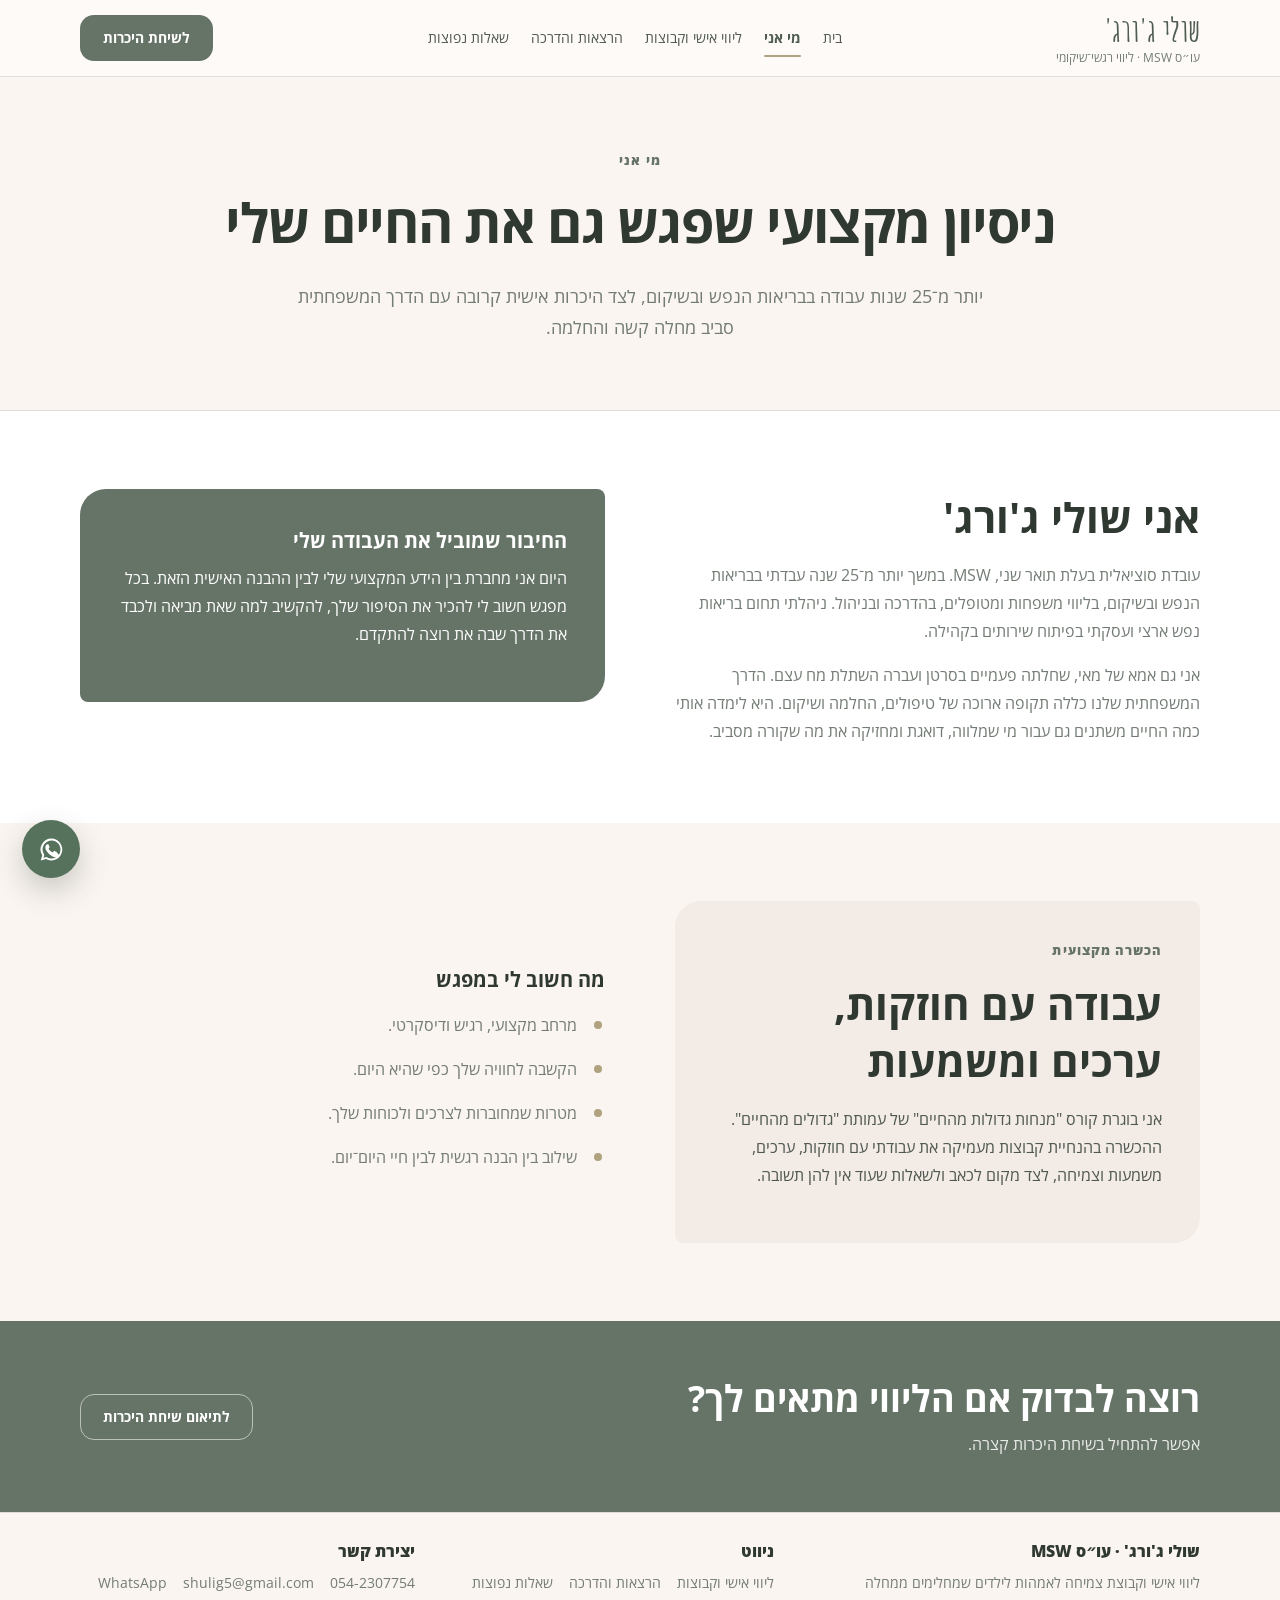
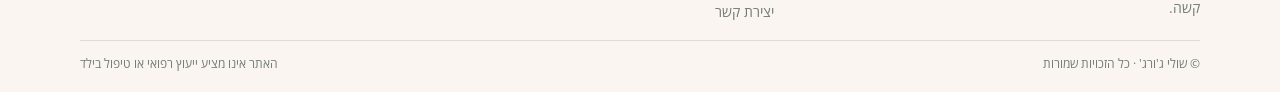
==== about.html @ 4449af4f "Reorder navigation and link introductory calls to phone" ====
<!doctype html>
<html lang="he" dir="rtl">
<head><meta charset="UTF-8" /><meta name="viewport" content="width=device-width, initial-scale=1" /><title>מי אני | שולי ג'ורג'</title><meta name="description" content="שולי ג'ורג', עובדת סוציאלית MSW, בעלת יותר מ-25 שנות ניסיון בבריאות הנפש ובשיקום." /><link rel="icon" href="favicon.svg" /><link rel="stylesheet" href="styles.css" /></head>
<body>
  <a class="skip-link" href="#main">דילוג לתוכן המרכזי</a>
  <header class="site-header"><div class="container header-inner"><a class="brand" href="index.html"><span class="brand-name">שולי ג'ורג'</span><span class="brand-role">עו״ס MSW · ליווי רגשי־שיקומי</span></a><nav class="desktop-nav" aria-label="ניווט ראשי"><a href="index.html">בית</a><a href="about.html" aria-current="page">מי אני</a><a href="support.html">ליווי אישי וקבוצות</a><a href="organizations.html">הרצאות והדרכה</a><a href="faq.html">שאלות נפוצות</a></nav><div class="header-actions"><a class="button button-primary" href="tel:+972542307754">לשיחת היכרות</a><button class="menu-toggle" type="button" aria-label="פתיחת תפריט" aria-expanded="false" aria-controls="mobile-nav" data-menu-button><span></span></button></div></div><nav class="mobile-nav" id="mobile-nav" aria-label="ניווט לנייד" data-mobile-menu><a href="index.html">בית</a><a href="about.html" aria-current="page">מי אני</a><a href="support.html">ליווי אישי וקבוצות</a><a href="organizations.html">הרצאות והדרכת צוותים</a><a href="faq.html">שאלות נפוצות</a><a class="button button-primary" href="tel:+972542307754">לשיחת היכרות</a></nav></header>
  <main id="main">
    <section class="page-hero"><div class="container"><p class="eyebrow">מי אני</p><h1>ניסיון מקצועי שפגש גם את החיים שלי</h1><p>יותר מ־25 שנות עבודה בבריאות הנפש ובשיקום, לצד היכרות אישית קרובה עם הדרך המשפחתית סביב מחלה קשה והחלמה.</p></div></section>
    <section class="section section-white"><div class="container split">
      <div class="prose aos"><h2>אני שולי ג'ורג'</h2><p>עובדת סוציאלית בעלת תואר שני, MSW. במשך יותר מ־25 שנה עבדתי בבריאות הנפש ובשיקום, בליווי משפחות ומטופלים, בהדרכה ובניהול. ניהלתי תחום בריאות נפש ארצי ועסקתי בפיתוח שירותים בקהילה.</p><p>אני גם אמא של מאי, שחלתה פעמיים בסרטן ועברה השתלת מח עצם. הדרך המשפחתית שלנו כללה תקופה ארוכה של טיפולים, החלמה ושיקום. היא לימדה אותי כמה החיים משתנים גם עבור מי שמלווה, דואגת ומחזיקה את מה שקורה מסביב.</p></div>
      <aside class="highlight-panel aos"><h3>החיבור שמוביל את העבודה שלי</h3><p>היום אני מחברת בין הידע המקצועי שלי לבין ההבנה האישית הזאת. בכל מפגש חשוב לי להכיר את הסיפור שלך, להקשיב למה שאת מביאה ולכבד את הדרך שבה את רוצה להתקדם.</p></aside>
    </div></section>
    <section class="section section-alt"><div class="container split split-center">
      <div class="quote-panel aos"><p class="eyebrow">הכשרה מקצועית</p><h2>עבודה עם חוזקות, ערכים ומשמעות</h2><p>אני בוגרת קורס "מנחות גדולות מהחיים" של עמותת "גדולים מהחיים". ההכשרה בהנחיית קבוצות מעמיקה את עבודתי עם חוזקות, ערכים, משמעות וצמיחה, לצד מקום לכאב ולשאלות שעוד אין להן תשובה.</p></div>
      <div class="prose aos"><h3>מה חשוב לי במפגש</h3><ul class="feature-list"><li>מרחב מקצועי, רגיש ודיסקרטי.</li><li>הקשבה לחוויה שלך כפי שהיא היום.</li><li>מטרות שמחוברות לצרכים ולכוחות שלך.</li><li>שילוב בין הבנה רגשית לבין חיי היום־יום.</li></ul></div>
    </div></section>
    <section class="cta-band"><div class="container cta-inner"><div><h2>רוצה לבדוק אם הליווי מתאים לך?</h2><p>אפשר להתחיל בשיחת היכרות קצרה.</p></div><div class="cta-actions"><a class="button button-light" href="tel:+972542307754">לתיאום שיחת היכרות</a></div></div></section>
  </main>
  <footer class="site-footer"><div class="container"><div class="footer-grid"><div><p class="footer-title">שולי ג'ורג' · עו״ס MSW</p><p class="footer-text">ליווי אישי וקבוצת צמיחה לאמהות לילדים שמחלימים ממחלה קשה.</p></div><div><p class="footer-title">ניווט</p><div class="footer-links"><a href="support.html">ליווי אישי וקבוצות</a><a href="organizations.html">הרצאות והדרכה</a><a href="faq.html">שאלות נפוצות</a><a href="contact.html">יצירת קשר</a></div></div><div><p class="footer-title">יצירת קשר</p><div class="footer-links"><a href="tel:+972542307754" dir="ltr">054-2307754</a><a href="mailto:shulig5@gmail.com">shulig5@gmail.com</a><a href="https://wa.me/972542307754" target="_blank" rel="noopener noreferrer">WhatsApp</a></div></div></div><div class="footer-bottom"><span>© שולי ג'ורג' · כל הזכויות שמורות</span><span>האתר אינו מציע ייעוץ רפואי או טיפול בילד</span></div></div></footer>
  <a class="whatsapp-float" href="https://wa.me/972542307754?text=היי%2C%20אשמח%20לברר%20על%20הליווי" target="_blank" rel="noopener noreferrer" aria-label="שליחת הודעה ב-WhatsApp"><svg viewBox="0 0 32 32" aria-hidden="true"><path d="M16 3A13 13 0 005 22.9L3.3 29l6.2-1.6A13 13 0 1016 3zm0 23.6a10.6 10.6 0 01-5.4-1.5l-.4-.2-3.7 1 1-3.6-.3-.4A10.6 10.6 0 1116 26.6zm5.8-7.9c-.3-.2-1.9-.9-2.2-1-.3-.1-.5-.2-.7.2l-1 1.2c-.2.2-.4.2-.7.1-1.9-.9-3.2-1.7-4.5-3.9-.3-.6.3-.6.9-1.8.1-.2 0-.5 0-.7l-1-2.4c-.3-.6-.6-.5-.8-.5h-.7c-.2 0-.7.1-1 .5s-1.4 1.4-1.4 3.4 1.5 3.9 1.7 4.2c.2.3 2.9 4.4 7 6.2 2.6 1.1 3.6 1.2 4.9 1 .8-.1 1.9-.8 2.2-1.5.3-.8.3-1.4.2-1.5-.1-.2-.4-.3-.7-.5z"/></svg></a>
  <script src="script.js"></script>
</body></html>
---- styles.css ----
@font-face {
  font-family: "Open Sans";
  src: url("./Open_Sans/OpenSans-VariableFont_wdth,wght.ttf") format("truetype");
  font-weight: 300 800;
  font-style: normal;
  font-display: swap;
}
@font-face {
  font-family: "Open Sans";
  src: url("./Open_Sans/OpenSans-Italic-VariableFont_wdth,wght.ttf") format("truetype");
  font-weight: 300 800;
  font-style: italic;
  font-display: swap;
}
@font-face {
  font-family: "Amatic SC";
  src: url("./Amatic_SC,Lora,Open_Sans,Source_Sans_3/Amatic_SC/AmaticSC-Bold.ttf") format("truetype");
  font-weight: 700;
  font-style: normal;
  font-display: swap;
}

:root {
  --cream: #faf5f0;
  --cream-soft: #fdfaf7;
  --rose-beige: #e6d7cd;
  --rose-beige-soft: #f3ebe6;
  --sage: #667367;
  --sage-dark: #4f5d51;
  --sage-light: #dfe5df;
  --gold: #b0a27f;
  --ink: #4f5850;
  --ink-deep: #303832;
  --muted: #737c74;
  --white: #fff;
  --border: rgba(79, 88, 80, 0.16);
  --shadow: 0 18px 45px rgba(79, 88, 80, 0.09);
  --radius: 18px;
  --max: 1120px;
}

*, *::before, *::after { box-sizing: border-box; }
html { scroll-behavior: smooth; }
body {
  margin: 0;
  background: var(--cream-soft);
  color: var(--ink);
  font-family: "Open Sans", Arial, sans-serif;
  font-size: 16px;
  line-height: 1.75;
  -webkit-font-smoothing: antialiased;
}
body.menu-open { overflow: hidden; }
a { color: inherit; text-decoration: none; }
button, input, textarea, select { font: inherit; }
img, svg { display: block; max-width: 100%; }
h1, h2, h3, p { margin-top: 0; }
h1, h2, h3 { color: var(--ink-deep); line-height: 1.35; }
h1 { max-width: 720px; margin-bottom: 22px; font-size: clamp(36px, 5vw, 62px); font-weight: 700; letter-spacing: -0.025em; }
h2 { margin-bottom: 16px; font-size: clamp(28px, 3.5vw, 42px); font-weight: 700; }
h3 { margin-bottom: 10px; font-size: 20px; }

.skip-link { position: fixed; top: 12px; right: 12px; z-index: 200; padding: 8px 14px; border-radius: 10px; background: var(--ink-deep); color: var(--white); transform: translateY(-150%); transition: transform .2s ease; }
.skip-link:focus { transform: translateY(0); }
.container { width: min(var(--max), calc(100% - 40px)); margin-inline: auto; }
.narrow { width: min(780px, calc(100% - 40px)); margin-inline: auto; }

.site-header { position: sticky; top: 0; z-index: 100; border-bottom: 1px solid var(--border); background: rgba(253,250,247,.95); backdrop-filter: blur(14px); }
.header-inner { min-height: 76px; display: flex; align-items: center; justify-content: space-between; gap: 24px; }
.brand { flex: 0 0 auto; display: flex; flex-direction: column; line-height: 1.1; }
.brand-name { font-family: "Amatic SC", cursive; color: var(--sage-dark); font-size: 32px; font-weight: 700; }
.brand-role { margin-top: 3px; color: var(--muted); font-size: 12px; }
.desktop-nav { display: flex; align-items: center; justify-content: center; gap: 22px; }
.desktop-nav a { position: relative; padding-block: 7px; color: var(--ink); font-size: 14px; white-space: nowrap; }
.desktop-nav a::after { content: ""; position: absolute; right: 0; bottom: 0; width: 100%; height: 2px; border-radius: 2px; background: var(--gold); transform: scaleX(0); transform-origin: right; transition: transform .2s ease; }
.desktop-nav a:hover::after, .desktop-nav a[aria-current="page"]::after { transform: scaleX(1); }
.desktop-nav a[aria-current="page"] { color: var(--sage-dark); font-weight: 700; }
.header-actions { display: flex; align-items: center; gap: 10px; }
.menu-toggle { display: none; width: 44px; height: 44px; padding: 10px; border: 1px solid var(--border); border-radius: 12px; background: transparent; color: var(--ink-deep); cursor: pointer; }
.menu-toggle span, .menu-toggle::before, .menu-toggle::after { content: ""; display: block; height: 2px; border-radius: 2px; background: currentColor; transition: transform .2s ease, opacity .2s ease; }
.menu-toggle span { margin-block: 5px; }
.menu-toggle[aria-expanded="true"]::before { transform: translateY(7px) rotate(45deg); }
.menu-toggle[aria-expanded="true"] span { opacity: 0; }
.menu-toggle[aria-expanded="true"]::after { transform: translateY(-7px) rotate(-45deg); }
.mobile-nav { display: none; }

.button { min-height: 46px; display: inline-flex; align-items: center; justify-content: center; gap: 8px; padding: 10px 22px; border: 1px solid transparent; border-radius: 14px; font-weight: 700; font-size: 14px; cursor: pointer; transition: transform .2s ease, background .2s ease, border-color .2s ease; }
.button:hover { transform: translateY(-2px); }
.button-primary { background: var(--sage); color: var(--white); }
.button-primary:hover { background: var(--sage-dark); }
.button-secondary { border-color: var(--sage); background: transparent; color: var(--sage-dark); }
.button-secondary:hover { background: var(--sage-light); }
.button-light { border-color: rgba(255,255,255,.55); color: var(--white); }
.button-light:hover { background: rgba(255,255,255,.12); }

.hero { position: relative; overflow: hidden; padding: 92px 0 86px; background: radial-gradient(circle at 12% 18%, rgba(176,162,127,.16), transparent 32%), radial-gradient(circle at 86% 82%, rgba(230,215,205,.65), transparent 34%), var(--cream); }
.hero::after { content: ""; position: absolute; top: -80px; left: -70px; width: 250px; height: 250px; border: 1px solid rgba(102,115,103,.2); border-radius: 50%; }
.hero-grid { position: relative; z-index: 1; display: grid; grid-template-columns: 1.15fr .85fr; align-items: center; gap: 70px; }
.eyebrow { margin: 0 0 14px; color: var(--sage); font-size: 13px; font-weight: 800; letter-spacing: .08em; }
.hero-copy { max-width: 680px; margin-bottom: 28px; color: var(--muted); font-size: 18px; }
.hero-actions, .cta-actions { display: flex; flex-wrap: wrap; gap: 12px; }
.hero-card { position: relative; padding: 36px; border: 1px solid rgba(255,255,255,.75); border-radius: 30px 8px 30px 8px; background: rgba(255,255,255,.68); box-shadow: var(--shadow); }
.hero-card::before { content: "”"; position: absolute; top: -28px; right: 24px; color: var(--rose-beige); font-family: Georgia, serif; font-size: 120px; line-height: 1; }
.hero-card p { position: relative; margin-bottom: 18px; color: var(--ink-deep); font-size: 22px; line-height: 1.7; }
.hero-card small { color: var(--sage); font-weight: 700; }
.page-hero { padding: 72px 0 66px; border-bottom: 1px solid var(--border); background: var(--cream); text-align: center; }
.page-hero h1 { max-width: 900px; margin-inline: auto; font-size: clamp(34px, 4.5vw, 54px); }
.page-hero p:last-child { max-width: 720px; margin: 0 auto; color: var(--muted); font-size: 18px; }

.section { padding: 78px 0; }
.section-sm { padding: 54px 0; }
.section-alt { background: var(--cream); }
.section-white { background: var(--white); }
.section-heading { max-width: 720px; margin: 0 auto 38px; text-align: center; }
.section-heading p:last-child { color: var(--muted); }
.grid-2, .grid-3, .grid-4 { display: grid; gap: 22px; }
.grid-2 { grid-template-columns: repeat(2, 1fr); }
.grid-3 { grid-template-columns: repeat(3, 1fr); }
.grid-4 { grid-template-columns: repeat(4, 1fr); }
.card { padding: 28px; border: 1px solid var(--border); border-radius: var(--radius); background: var(--white); }
.card-accent { border-top: 4px solid var(--gold); }
.card p:last-child, .prose p:last-child { margin-bottom: 0; }
.card p, .prose p, .feature-list li { color: var(--muted); }
.number { width: 42px; height: 42px; margin-bottom: 16px; display: inline-flex; align-items: center; justify-content: center; border-radius: 50%; background: var(--rose-beige-soft); color: var(--sage-dark); font-weight: 800; }
.feature-list { margin: 0; padding: 0; list-style: none; }
.feature-list li { position: relative; padding: 8px 28px 8px 0; }
.feature-list li::before { content: ""; position: absolute; top: 18px; right: 3px; width: 8px; height: 8px; border-radius: 50%; background: var(--gold); }
.split { display: grid; grid-template-columns: 1fr 1fr; align-items: start; gap: 70px; }
.split-center { align-items: center; }
.quote-panel, .highlight-panel { padding: 38px; border-radius: 26px 8px 26px 8px; background: var(--rose-beige-soft); }
.highlight-panel { background: var(--sage); color: var(--white); }
.highlight-panel h2, .highlight-panel h3, .highlight-panel p, .highlight-panel li { color: var(--white); }
.detail-row { padding: 24px 0; border-bottom: 1px solid var(--border); }
.detail-row:first-child { padding-top: 0; }
.detail-row:last-child { padding-bottom: 0; border-bottom: 0; }

.faq-list { display: grid; gap: 12px; }
.faq-item { border: 1px solid var(--border); border-radius: 15px; background: var(--white); overflow: hidden; }
.faq-item summary { position: relative; padding: 20px 58px 20px 24px; color: var(--ink-deep); font-weight: 700; cursor: pointer; list-style: none; }
.faq-item summary::-webkit-details-marker { display: none; }
.faq-item summary::before, .faq-item summary::after { content: ""; position: absolute; top: 50%; right: 22px; width: 14px; height: 2px; background: var(--sage); transition: transform .2s ease; }
.faq-item summary::after { transform: rotate(90deg); }
.faq-item[open] summary::after { transform: rotate(0deg); }
.faq-answer { padding: 0 24px 22px; color: var(--muted); }

.contact-grid { display: grid; grid-template-columns: .8fr 1.2fr; gap: 58px; align-items: start; }
.contact-list { display: grid; gap: 12px; margin-top: 28px; }
.contact-link { display: flex; align-items: center; justify-content: space-between; gap: 18px; padding: 16px 18px; border: 1px solid var(--border); border-radius: 14px; background: var(--white); transition: border-color .2s ease, transform .2s ease; }
.contact-link:hover { border-color: var(--sage); transform: translateX(-3px); }
.contact-link strong { color: var(--ink-deep); }
.contact-link span:last-child { color: var(--sage); direction: ltr; }
.contact-form { padding: 34px; border: 1px solid var(--border); border-radius: 22px; background: var(--white); box-shadow: var(--shadow); }
.field-grid { display: grid; grid-template-columns: 1fr 1fr; gap: 18px; }
.field { margin-bottom: 18px; }
.field label { display: block; margin-bottom: 7px; color: var(--ink-deep); font-size: 14px; font-weight: 700; }
.field input, .field textarea, .field select { width: 100%; padding: 13px 14px; border: 1px solid var(--border); border-radius: 11px; background: var(--cream-soft); color: var(--ink-deep); outline: none; transition: border-color .2s ease, box-shadow .2s ease; }
.field textarea { min-height: 130px; resize: vertical; }
.field input:focus, .field textarea:focus, .field select:focus { border-color: var(--sage); box-shadow: 0 0 0 3px rgba(102,115,103,.12); }
.form-note { margin: 12px 0 0; color: var(--muted); font-size: 13px; }
.form-success { display: none; padding: 40px; border: 1px solid var(--border); border-radius: 22px; background: var(--sage-light); text-align: center; }
.form-success.visible { display: block; }
.contact-form.hidden { display: none; }

.cta-band { padding: 54px 0; background: var(--sage); color: var(--white); }
.cta-inner { display: flex; align-items: center; justify-content: space-between; gap: 28px; }
.cta-band h2, .cta-band p { color: var(--white); }
.cta-band h2 { margin-bottom: 6px; font-size: clamp(25px, 3vw, 36px); }
.cta-band p { margin-bottom: 0; opacity: .86; }
.site-footer { padding: 24px 0 18px; border-top: 1px solid var(--border); background: var(--cream); }
.footer-grid { display: grid; grid-template-columns: 1.2fr 1fr 1fr; gap: 24px; padding-bottom: 16px; }
.footer-title { margin-bottom: 6px; color: var(--ink-deep); font-weight: 800; }
.footer-text { max-width: 360px; margin-bottom: 0; color: var(--muted); font-size: 14px; }
.footer-links { display: flex; flex-wrap: wrap; align-items: center; gap: 4px 16px; }
.footer-links a { color: var(--muted); font-size: 14px; }
.footer-links a:hover { color: var(--sage-dark); }
.footer-bottom { display: flex; justify-content: space-between; gap: 8px 20px; padding-top: 12px; border-top: 1px solid var(--border); color: var(--muted); font-size: 12px; }
.whatsapp-float { position: fixed; bottom: 22px; left: 22px; z-index: 80; width: 58px; height: 58px; display: flex; align-items: center; justify-content: center; border-radius: 50%; background: #56715c; color: var(--white); box-shadow: 0 12px 30px rgba(48,56,50,.24); transition: transform .2s ease, background .2s ease; }
.whatsapp-float:hover { background: var(--sage-dark); transform: translateY(-3px); }
.whatsapp-float svg { width: 27px; height: 27px; fill: currentColor; }
.aos { opacity: 0; transform: translateY(18px); transition: opacity .55s ease, transform .55s ease; }
.aos.visible { opacity: 1; transform: translateY(0); }

@media (prefers-reduced-motion: reduce) {
  *, *::before, *::after { scroll-behavior: auto !important; transition-duration: .01ms !important; }
  .aos { opacity: 1; transform: none; }
}
@media (max-width: 1000px) {
  .desktop-nav, .header-actions > .button { display: none; }
  .menu-toggle { display: block; }
  .mobile-nav { position: fixed; inset: 76px 0 auto; max-height: calc(100vh - 76px); padding: 18px 20px 24px; overflow-y: auto; border-bottom: 1px solid var(--border); background: var(--cream-soft); }
  .mobile-nav.open { display: grid; gap: 4px; }
  .mobile-nav a { padding: 11px 8px; border-bottom: 1px solid var(--border); font-weight: 600; }
  .mobile-nav .button { margin-top: 10px; color: var(--white); }
  .hero-grid, .split, .contact-grid { grid-template-columns: 1fr; gap: 42px; }
  .grid-4 { grid-template-columns: repeat(2, 1fr); }
  .footer-grid { grid-template-columns: 1.2fr 1fr; }
}
@media (max-width: 700px) {
  .container, .narrow { width: min(100% - 30px, var(--max)); }
  .brand-name { font-size: 27px; }
  .brand-role { font-size: 10px; }
  .hero { padding: 64px 0 58px; }
  .hero-grid { gap: 34px; }
  .hero-card { padding: 28px; }
  .hero-card p { font-size: 19px; }
  .page-hero { padding: 54px 0 48px; }
  .section { padding: 58px 0; }
  .grid-2, .grid-3, .grid-4, .field-grid, .footer-grid { grid-template-columns: 1fr; }
  .card, .quote-panel, .highlight-panel, .contact-form { padding: 24px; }
  .cta-inner, .footer-bottom { align-items: flex-start; flex-direction: column; }
  .cta-actions, .hero-actions { width: 100%; }
  .hero-actions .button, .cta-actions .button { flex: 1 1 100%; }
  .whatsapp-float { bottom: 16px; left: 16px; width: 52px; height: 52px; }
  .site-footer { padding: 20px 0 16px; }
  .footer-grid { gap: 10px; padding-bottom: 12px; }
  .footer-grid .footer-title { margin: 0; }
  .footer-grid > div:not(:first-child) > .footer-title,
  .footer-text { display: none; }
  .footer-links { gap: 2px 16px; }
  .footer-links a { padding-block: 5px; }
  .footer-bottom { gap: 4px; padding-left: 60px; }
}
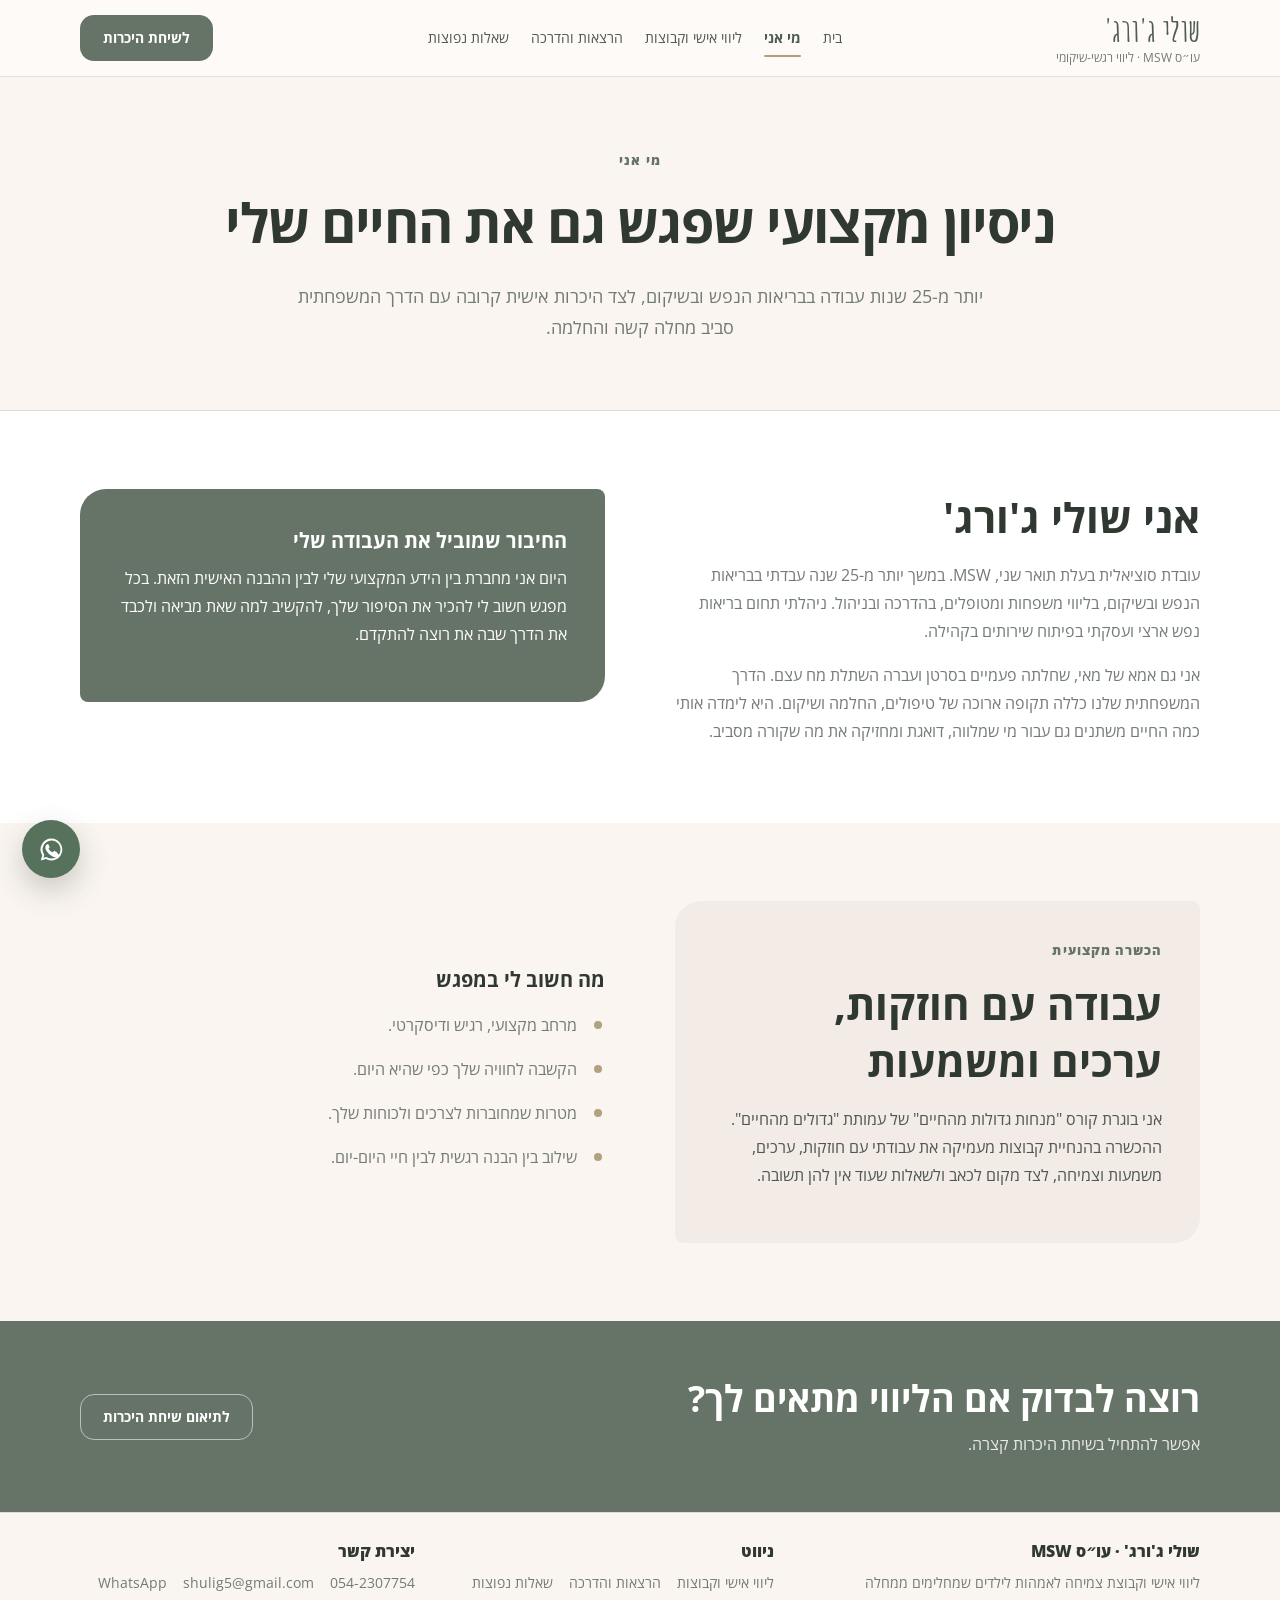
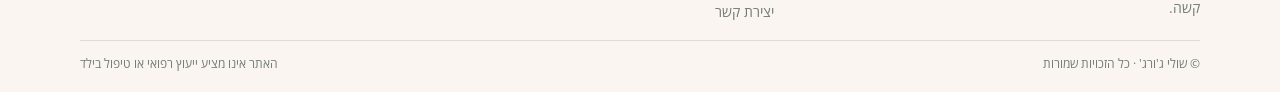
==== commit 707a59c3: "Shrink mobile footer and use standard hyphens in site copy" ====
--- a/about.html
+++ b/about.html
@@ -1,18 +1,18 @@
 <!doctype html>
 <html lang="he" dir="rtl">
-<head><meta charset="UTF-8" /><meta name="viewport" content="width=device-width, initial-scale=1" /><title>מי אני | שולי ג'ורג'</title><meta name="description" content="שולי ג'ורג', עובדת סוציאלית MSW, בעלת יותר מ-25 שנות ניסיון בבריאות הנפש ובשיקום." /><link rel="icon" href="favicon.svg" /><link rel="stylesheet" href="styles.css" /></head>
+<head><meta charset="UTF-8" /><meta name="viewport" content="width=device-width, initial-scale=1" /><title>מי אני | שולי ג'ורג'</title><meta name="description" content="שולי ג'ורג', עובדת סוציאלית MSW, בעלת יותר מ-25 שנות ניסיון בבריאות הנפש ובשיקום." /><link rel="icon" href="favicon.svg" /><link rel="stylesheet" href="styles.css?v=mobile-footer-2" /></head>
 <body>
   <a class="skip-link" href="#main">דילוג לתוכן המרכזי</a>
-  <header class="site-header"><div class="container header-inner"><a class="brand" href="index.html"><span class="brand-name">שולי ג'ורג'</span><span class="brand-role">עו״ס MSW · ליווי רגשי־שיקומי</span></a><nav class="desktop-nav" aria-label="ניווט ראשי"><a href="index.html">בית</a><a href="about.html" aria-current="page">מי אני</a><a href="support.html">ליווי אישי וקבוצות</a><a href="organizations.html">הרצאות והדרכה</a><a href="faq.html">שאלות נפוצות</a></nav><div class="header-actions"><a class="button button-primary" href="tel:+972542307754">לשיחת היכרות</a><button class="menu-toggle" type="button" aria-label="פתיחת תפריט" aria-expanded="false" aria-controls="mobile-nav" data-menu-button><span></span></button></div></div><nav class="mobile-nav" id="mobile-nav" aria-label="ניווט לנייד" data-mobile-menu><a href="index.html">בית</a><a href="about.html" aria-current="page">מי אני</a><a href="support.html">ליווי אישי וקבוצות</a><a href="organizations.html">הרצאות והדרכת צוותים</a><a href="faq.html">שאלות נפוצות</a><a class="button button-primary" href="tel:+972542307754">לשיחת היכרות</a></nav></header>
+  <header class="site-header"><div class="container header-inner"><a class="brand" href="index.html"><span class="brand-name">שולי ג'ורג'</span><span class="brand-role">עו״ס MSW · ליווי רגשי-שיקומי</span></a><nav class="desktop-nav" aria-label="ניווט ראשי"><a href="index.html">בית</a><a href="about.html" aria-current="page">מי אני</a><a href="support.html">ליווי אישי וקבוצות</a><a href="organizations.html">הרצאות והדרכה</a><a href="faq.html">שאלות נפוצות</a></nav><div class="header-actions"><a class="button button-primary" href="tel:+972542307754">לשיחת היכרות</a><button class="menu-toggle" type="button" aria-label="פתיחת תפריט" aria-expanded="false" aria-controls="mobile-nav" data-menu-button><span></span></button></div></div><nav class="mobile-nav" id="mobile-nav" aria-label="ניווט לנייד" data-mobile-menu><a href="index.html">בית</a><a href="about.html" aria-current="page">מי אני</a><a href="support.html">ליווי אישי וקבוצות</a><a href="organizations.html">הרצאות והדרכת צוותים</a><a href="faq.html">שאלות נפוצות</a><a class="button button-primary" href="tel:+972542307754">לשיחת היכרות</a></nav></header>
   <main id="main">
-    <section class="page-hero"><div class="container"><p class="eyebrow">מי אני</p><h1>ניסיון מקצועי שפגש גם את החיים שלי</h1><p>יותר מ־25 שנות עבודה בבריאות הנפש ובשיקום, לצד היכרות אישית קרובה עם הדרך המשפחתית סביב מחלה קשה והחלמה.</p></div></section>
+    <section class="page-hero"><div class="container"><p class="eyebrow">מי אני</p><h1>ניסיון מקצועי שפגש גם את החיים שלי</h1><p>יותר מ-25 שנות עבודה בבריאות הנפש ובשיקום, לצד היכרות אישית קרובה עם הדרך המשפחתית סביב מחלה קשה והחלמה.</p></div></section>
     <section class="section section-white"><div class="container split">
-      <div class="prose aos"><h2>אני שולי ג'ורג'</h2><p>עובדת סוציאלית בעלת תואר שני, MSW. במשך יותר מ־25 שנה עבדתי בבריאות הנפש ובשיקום, בליווי משפחות ומטופלים, בהדרכה ובניהול. ניהלתי תחום בריאות נפש ארצי ועסקתי בפיתוח שירותים בקהילה.</p><p>אני גם אמא של מאי, שחלתה פעמיים בסרטן ועברה השתלת מח עצם. הדרך המשפחתית שלנו כללה תקופה ארוכה של טיפולים, החלמה ושיקום. היא לימדה אותי כמה החיים משתנים גם עבור מי שמלווה, דואגת ומחזיקה את מה שקורה מסביב.</p></div>
+      <div class="prose aos"><h2>אני שולי ג'ורג'</h2><p>עובדת סוציאלית בעלת תואר שני, MSW. במשך יותר מ-25 שנה עבדתי בבריאות הנפש ובשיקום, בליווי משפחות ומטופלים, בהדרכה ובניהול. ניהלתי תחום בריאות נפש ארצי ועסקתי בפיתוח שירותים בקהילה.</p><p>אני גם אמא של מאי, שחלתה פעמיים בסרטן ועברה השתלת מח עצם. הדרך המשפחתית שלנו כללה תקופה ארוכה של טיפולים, החלמה ושיקום. היא לימדה אותי כמה החיים משתנים גם עבור מי שמלווה, דואגת ומחזיקה את מה שקורה מסביב.</p></div>
       <aside class="highlight-panel aos"><h3>החיבור שמוביל את העבודה שלי</h3><p>היום אני מחברת בין הידע המקצועי שלי לבין ההבנה האישית הזאת. בכל מפגש חשוב לי להכיר את הסיפור שלך, להקשיב למה שאת מביאה ולכבד את הדרך שבה את רוצה להתקדם.</p></aside>
     </div></section>
     <section class="section section-alt"><div class="container split split-center">
       <div class="quote-panel aos"><p class="eyebrow">הכשרה מקצועית</p><h2>עבודה עם חוזקות, ערכים ומשמעות</h2><p>אני בוגרת קורס "מנחות גדולות מהחיים" של עמותת "גדולים מהחיים". ההכשרה בהנחיית קבוצות מעמיקה את עבודתי עם חוזקות, ערכים, משמעות וצמיחה, לצד מקום לכאב ולשאלות שעוד אין להן תשובה.</p></div>
-      <div class="prose aos"><h3>מה חשוב לי במפגש</h3><ul class="feature-list"><li>מרחב מקצועי, רגיש ודיסקרטי.</li><li>הקשבה לחוויה שלך כפי שהיא היום.</li><li>מטרות שמחוברות לצרכים ולכוחות שלך.</li><li>שילוב בין הבנה רגשית לבין חיי היום־יום.</li></ul></div>
+      <div class="prose aos"><h3>מה חשוב לי במפגש</h3><ul class="feature-list"><li>מרחב מקצועי, רגיש ודיסקרטי.</li><li>הקשבה לחוויה שלך כפי שהיא היום.</li><li>מטרות שמחוברות לצרכים ולכוחות שלך.</li><li>שילוב בין הבנה רגשית לבין חיי היום-יום.</li></ul></div>
     </div></section>
     <section class="cta-band"><div class="container cta-inner"><div><h2>רוצה לבדוק אם הליווי מתאים לך?</h2><p>אפשר להתחיל בשיחת היכרות קצרה.</p></div><div class="cta-actions"><a class="button button-light" href="tel:+972542307754">לתיאום שיחת היכרות</a></div></div></section>
   </main>
--- a/styles.css
+++ b/styles.css
@@ -211,12 +211,13 @@
   .cta-actions, .hero-actions { width: 100%; }
   .hero-actions .button, .cta-actions .button { flex: 1 1 100%; }
   .whatsapp-float { bottom: 16px; left: 16px; width: 52px; height: 52px; }
-  .site-footer { padding: 20px 0 16px; }
-  .footer-grid { gap: 10px; padding-bottom: 12px; }
+  .site-footer { padding: 14px 0 12px; }
+  .footer-grid { gap: 4px; padding-bottom: 8px; }
+  .footer-grid > div:nth-child(2) { display: none; }
   .footer-grid .footer-title { margin: 0; }
   .footer-grid > div:not(:first-child) > .footer-title,
   .footer-text { display: none; }
-  .footer-links { gap: 2px 16px; }
+  .footer-links { gap: 0 14px; }
   .footer-links a { padding-block: 5px; }
-  .footer-bottom { gap: 4px; padding-left: 60px; }
-}
+  .footer-bottom { gap: 2px; padding-top: 8px; padding-left: 60px; }
+}
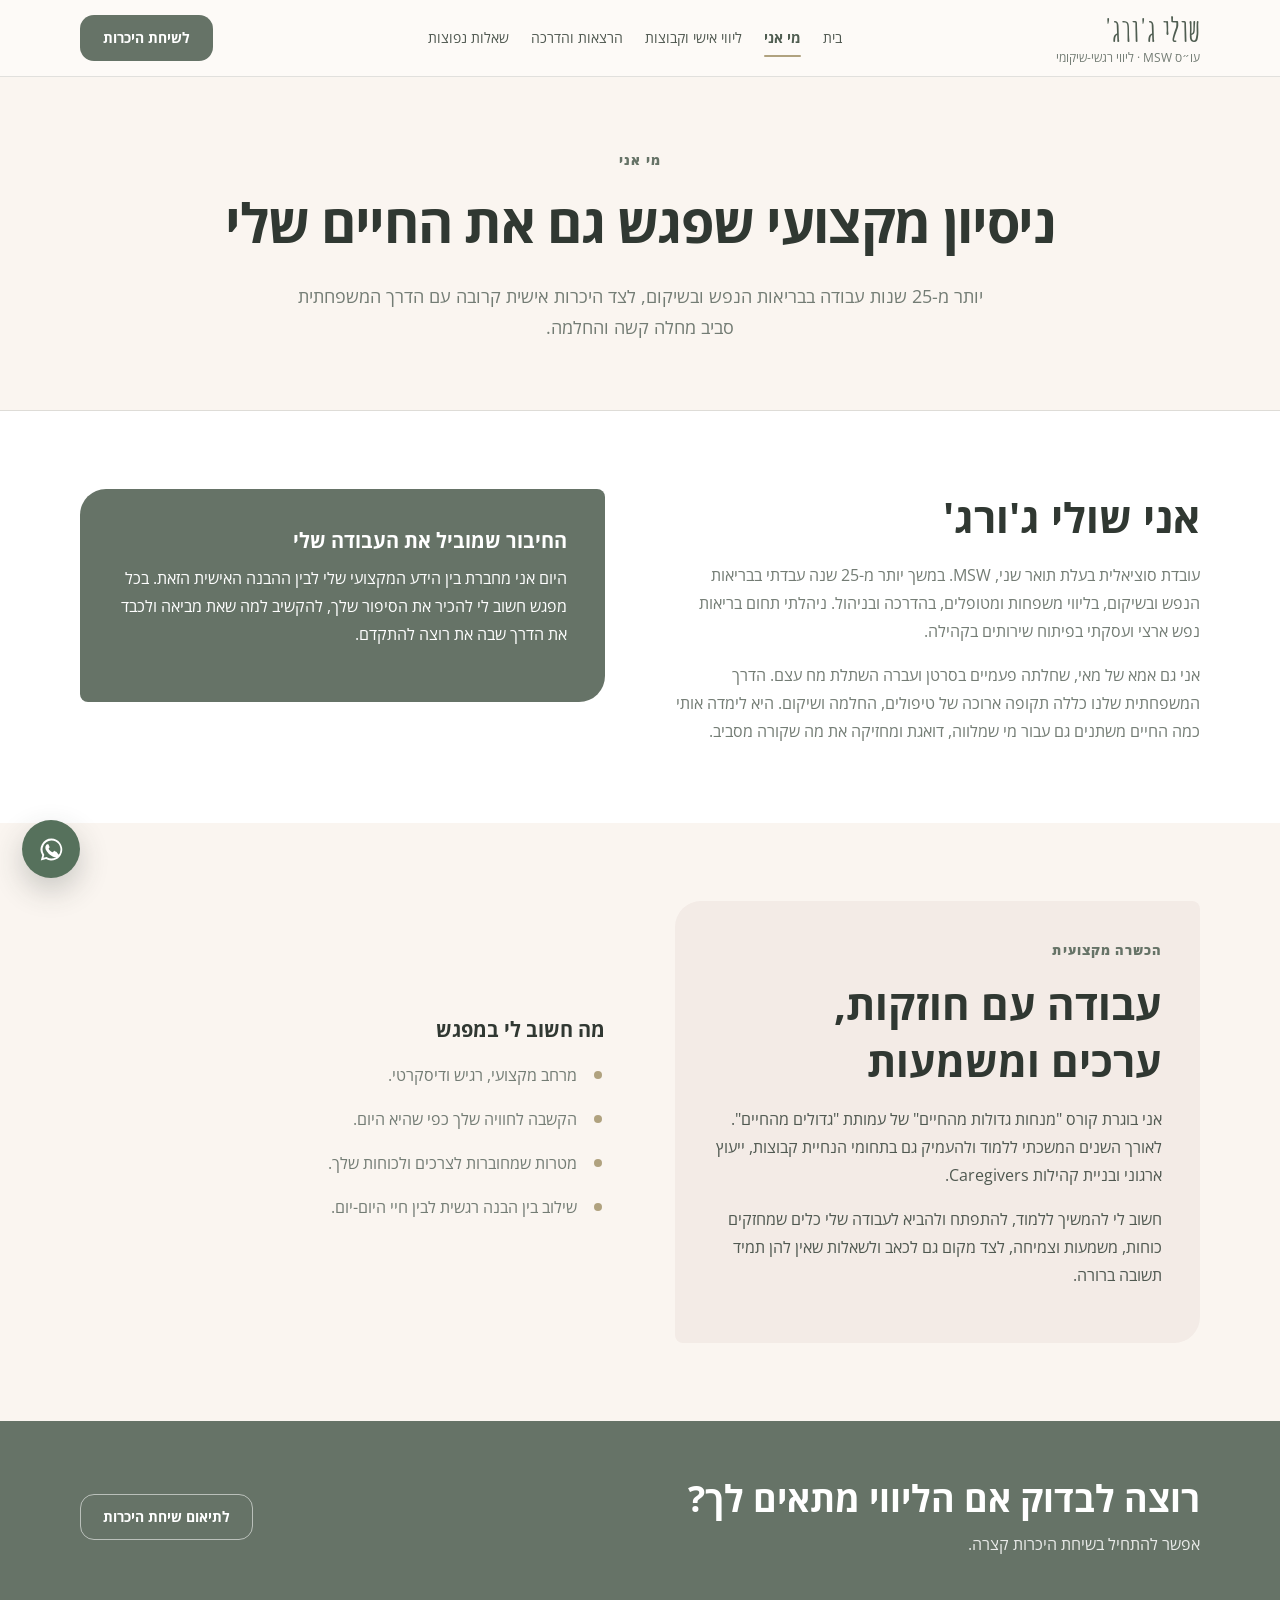
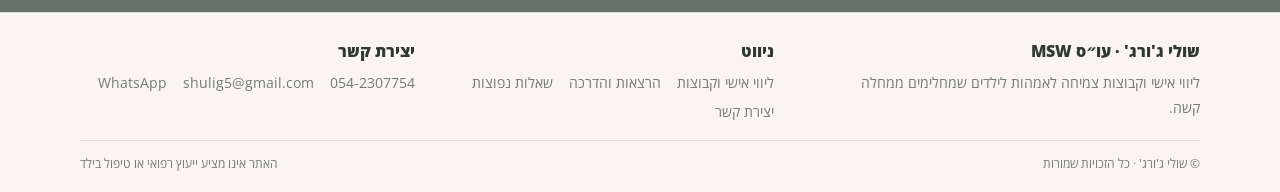
==== commit 479c375d: "Refine site copy and add page-specific SEO metadata" ====
--- a/about.html
+++ b/about.html
@@ -1,6 +1,22 @@
 <!doctype html>
 <html lang="he" dir="rtl">
-<head><meta charset="UTF-8" /><meta name="viewport" content="width=device-width, initial-scale=1" /><title>מי אני | שולי ג'ורג'</title><meta name="description" content="שולי ג'ורג', עובדת סוציאלית MSW, בעלת יותר מ-25 שנות ניסיון בבריאות הנפש ובשיקום." /><link rel="icon" href="favicon.svg" /><link rel="stylesheet" href="styles.css?v=mobile-footer-2" /></head>
+<head>
+    <meta charset="UTF-8" />
+    <meta name="viewport" content="width=device-width, initial-scale=1" />
+    <title>מי אני - שולי ג'ורג', עובדת סוציאלית MSW</title>
+    <meta name="description" content="הכירי את שולי ג'ורג', עובדת סוציאלית MSW עם יותר מ-25 שנות ניסיון בבריאות הנפש ובשיקום, המשלבת ניסיון מקצועי ואישי בליווי אמהות לילדים מחלימים." />
+    <meta property="og:title" content="מי אני - שולי ג'ורג', עובדת סוציאלית MSW" />
+    <meta property="og:description" content="הכירי את שולי ג'ורג', עובדת סוציאלית MSW עם יותר מ-25 שנות ניסיון בבריאות הנפש ובשיקום, המשלבת ניסיון מקצועי ואישי בליווי אמהות לילדים מחלימים." />
+    <meta property="og:type" content="website" />
+    <meta property="og:locale" content="he_IL" />
+    <meta property="og:site_name" content="שולי ג'ורג'" />
+    <meta name="twitter:card" content="summary" />
+    <meta name="twitter:title" content="מי אני - שולי ג'ורג', עובדת סוציאלית MSW" />
+    <meta name="twitter:description" content="הכירי את שולי ג'ורג', עובדת סוציאלית MSW עם יותר מ-25 שנות ניסיון בבריאות הנפש ובשיקום, המשלבת ניסיון מקצועי ואישי בליווי אמהות לילדים מחלימים." />
+    <link rel="icon" href="favicon.svg" />
+    <link rel="stylesheet" href="styles.css?v=mobile-footer-2" />
+    <script type="application/ld+json">{"@context":"https://schema.org","@type":"AboutPage","name":"מי אני - שולי ג'ורג', עובדת סוציאלית MSW","description":"הכירי את שולי ג'ורג', עובדת סוציאלית MSW עם יותר מ-25 שנות ניסיון בבריאות הנפש ובשיקום, המשלבת ניסיון מקצועי ואישי בליווי אמהות לילדים מחלימים.","inLanguage":"he","mainEntity":{"@type":"Person","name":"שולי ג'ורג'","jobTitle":"עובדת סוציאלית MSW","telephone":"+972542307754","email":"shulig5@gmail.com","knowsLanguage":"he"}}</script>
+  </head>
 <body>
   <a class="skip-link" href="#main">דילוג לתוכן המרכזי</a>
   <header class="site-header"><div class="container header-inner"><a class="brand" href="index.html"><span class="brand-name">שולי ג'ורג'</span><span class="brand-role">עו״ס MSW · ליווי רגשי-שיקומי</span></a><nav class="desktop-nav" aria-label="ניווט ראשי"><a href="index.html">בית</a><a href="about.html" aria-current="page">מי אני</a><a href="support.html">ליווי אישי וקבוצות</a><a href="organizations.html">הרצאות והדרכה</a><a href="faq.html">שאלות נפוצות</a></nav><div class="header-actions"><a class="button button-primary" href="tel:+972542307754">לשיחת היכרות</a><button class="menu-toggle" type="button" aria-label="פתיחת תפריט" aria-expanded="false" aria-controls="mobile-nav" data-menu-button><span></span></button></div></div><nav class="mobile-nav" id="mobile-nav" aria-label="ניווט לנייד" data-mobile-menu><a href="index.html">בית</a><a href="about.html" aria-current="page">מי אני</a><a href="support.html">ליווי אישי וקבוצות</a><a href="organizations.html">הרצאות והדרכת צוותים</a><a href="faq.html">שאלות נפוצות</a><a class="button button-primary" href="tel:+972542307754">לשיחת היכרות</a></nav></header>
@@ -11,12 +27,12 @@
       <aside class="highlight-panel aos"><h3>החיבור שמוביל את העבודה שלי</h3><p>היום אני מחברת בין הידע המקצועי שלי לבין ההבנה האישית הזאת. בכל מפגש חשוב לי להכיר את הסיפור שלך, להקשיב למה שאת מביאה ולכבד את הדרך שבה את רוצה להתקדם.</p></aside>
     </div></section>
     <section class="section section-alt"><div class="container split split-center">
-      <div class="quote-panel aos"><p class="eyebrow">הכשרה מקצועית</p><h2>עבודה עם חוזקות, ערכים ומשמעות</h2><p>אני בוגרת קורס "מנחות גדולות מהחיים" של עמותת "גדולים מהחיים". ההכשרה בהנחיית קבוצות מעמיקה את עבודתי עם חוזקות, ערכים, משמעות וצמיחה, לצד מקום לכאב ולשאלות שעוד אין להן תשובה.</p></div>
+      <div class="quote-panel aos"><p class="eyebrow">הכשרה מקצועית</p><h2>עבודה עם חוזקות, ערכים ומשמעות</h2><p>אני בוגרת קורס "מנחות גדולות מהחיים" של עמותת "גדולים מהחיים". לאורך השנים המשכתי ללמוד ולהעמיק גם בתחומי הנחיית קבוצות, ייעוץ ארגוני ובניית קהילות <bdi lang="en">Caregivers</bdi>.</p><p>חשוב לי להמשיך ללמוד, להתפתח ולהביא לעבודה שלי כלים שמחזקים כוחות, משמעות וצמיחה, לצד מקום גם לכאב ולשאלות שאין להן תמיד תשובה ברורה.</p></div>
       <div class="prose aos"><h3>מה חשוב לי במפגש</h3><ul class="feature-list"><li>מרחב מקצועי, רגיש ודיסקרטי.</li><li>הקשבה לחוויה שלך כפי שהיא היום.</li><li>מטרות שמחוברות לצרכים ולכוחות שלך.</li><li>שילוב בין הבנה רגשית לבין חיי היום-יום.</li></ul></div>
     </div></section>
     <section class="cta-band"><div class="container cta-inner"><div><h2>רוצה לבדוק אם הליווי מתאים לך?</h2><p>אפשר להתחיל בשיחת היכרות קצרה.</p></div><div class="cta-actions"><a class="button button-light" href="tel:+972542307754">לתיאום שיחת היכרות</a></div></div></section>
   </main>
-  <footer class="site-footer"><div class="container"><div class="footer-grid"><div><p class="footer-title">שולי ג'ורג' · עו״ס MSW</p><p class="footer-text">ליווי אישי וקבוצת צמיחה לאמהות לילדים שמחלימים ממחלה קשה.</p></div><div><p class="footer-title">ניווט</p><div class="footer-links"><a href="support.html">ליווי אישי וקבוצות</a><a href="organizations.html">הרצאות והדרכה</a><a href="faq.html">שאלות נפוצות</a><a href="contact.html">יצירת קשר</a></div></div><div><p class="footer-title">יצירת קשר</p><div class="footer-links"><a href="tel:+972542307754" dir="ltr">054-2307754</a><a href="mailto:shulig5@gmail.com">shulig5@gmail.com</a><a href="https://wa.me/972542307754" target="_blank" rel="noopener noreferrer">WhatsApp</a></div></div></div><div class="footer-bottom"><span>© שולי ג'ורג' · כל הזכויות שמורות</span><span>האתר אינו מציע ייעוץ רפואי או טיפול בילד</span></div></div></footer>
+  <footer class="site-footer"><div class="container"><div class="footer-grid"><div><p class="footer-title">שולי ג'ורג' · עו״ס MSW</p><p class="footer-text">ליווי אישי וקבוצות צמיחה לאמהות לילדים שמחלימים ממחלה קשה.</p></div><div><p class="footer-title">ניווט</p><div class="footer-links"><a href="support.html">ליווי אישי וקבוצות</a><a href="organizations.html">הרצאות והדרכה</a><a href="faq.html">שאלות נפוצות</a><a href="contact.html">יצירת קשר</a></div></div><div><p class="footer-title">יצירת קשר</p><div class="footer-links"><a href="tel:+972542307754" dir="ltr">054-2307754</a><a href="mailto:shulig5@gmail.com">shulig5@gmail.com</a><a href="https://wa.me/972542307754" target="_blank" rel="noopener noreferrer">WhatsApp</a></div></div></div><div class="footer-bottom"><span>© שולי ג'ורג' · כל הזכויות שמורות</span><span>האתר אינו מציע ייעוץ רפואי או טיפול בילד</span></div></div></footer>
   <a class="whatsapp-float" href="https://wa.me/972542307754?text=היי%2C%20אשמח%20לברר%20על%20הליווי" target="_blank" rel="noopener noreferrer" aria-label="שליחת הודעה ב-WhatsApp"><svg viewBox="0 0 32 32" aria-hidden="true"><path d="M16 3A13 13 0 005 22.9L3.3 29l6.2-1.6A13 13 0 1016 3zm0 23.6a10.6 10.6 0 01-5.4-1.5l-.4-.2-3.7 1 1-3.6-.3-.4A10.6 10.6 0 1116 26.6zm5.8-7.9c-.3-.2-1.9-.9-2.2-1-.3-.1-.5-.2-.7.2l-1 1.2c-.2.2-.4.2-.7.1-1.9-.9-3.2-1.7-4.5-3.9-.3-.6.3-.6.9-1.8.1-.2 0-.5 0-.7l-1-2.4c-.3-.6-.6-.5-.8-.5h-.7c-.2 0-.7.1-1 .5s-1.4 1.4-1.4 3.4 1.5 3.9 1.7 4.2c.2.3 2.9 4.4 7 6.2 2.6 1.1 3.6 1.2 4.9 1 .8-.1 1.9-.8 2.2-1.5.3-.8.3-1.4.2-1.5-.1-.2-.4-.3-.7-.5z"/></svg></a>
   <script src="script.js"></script>
 </body></html>
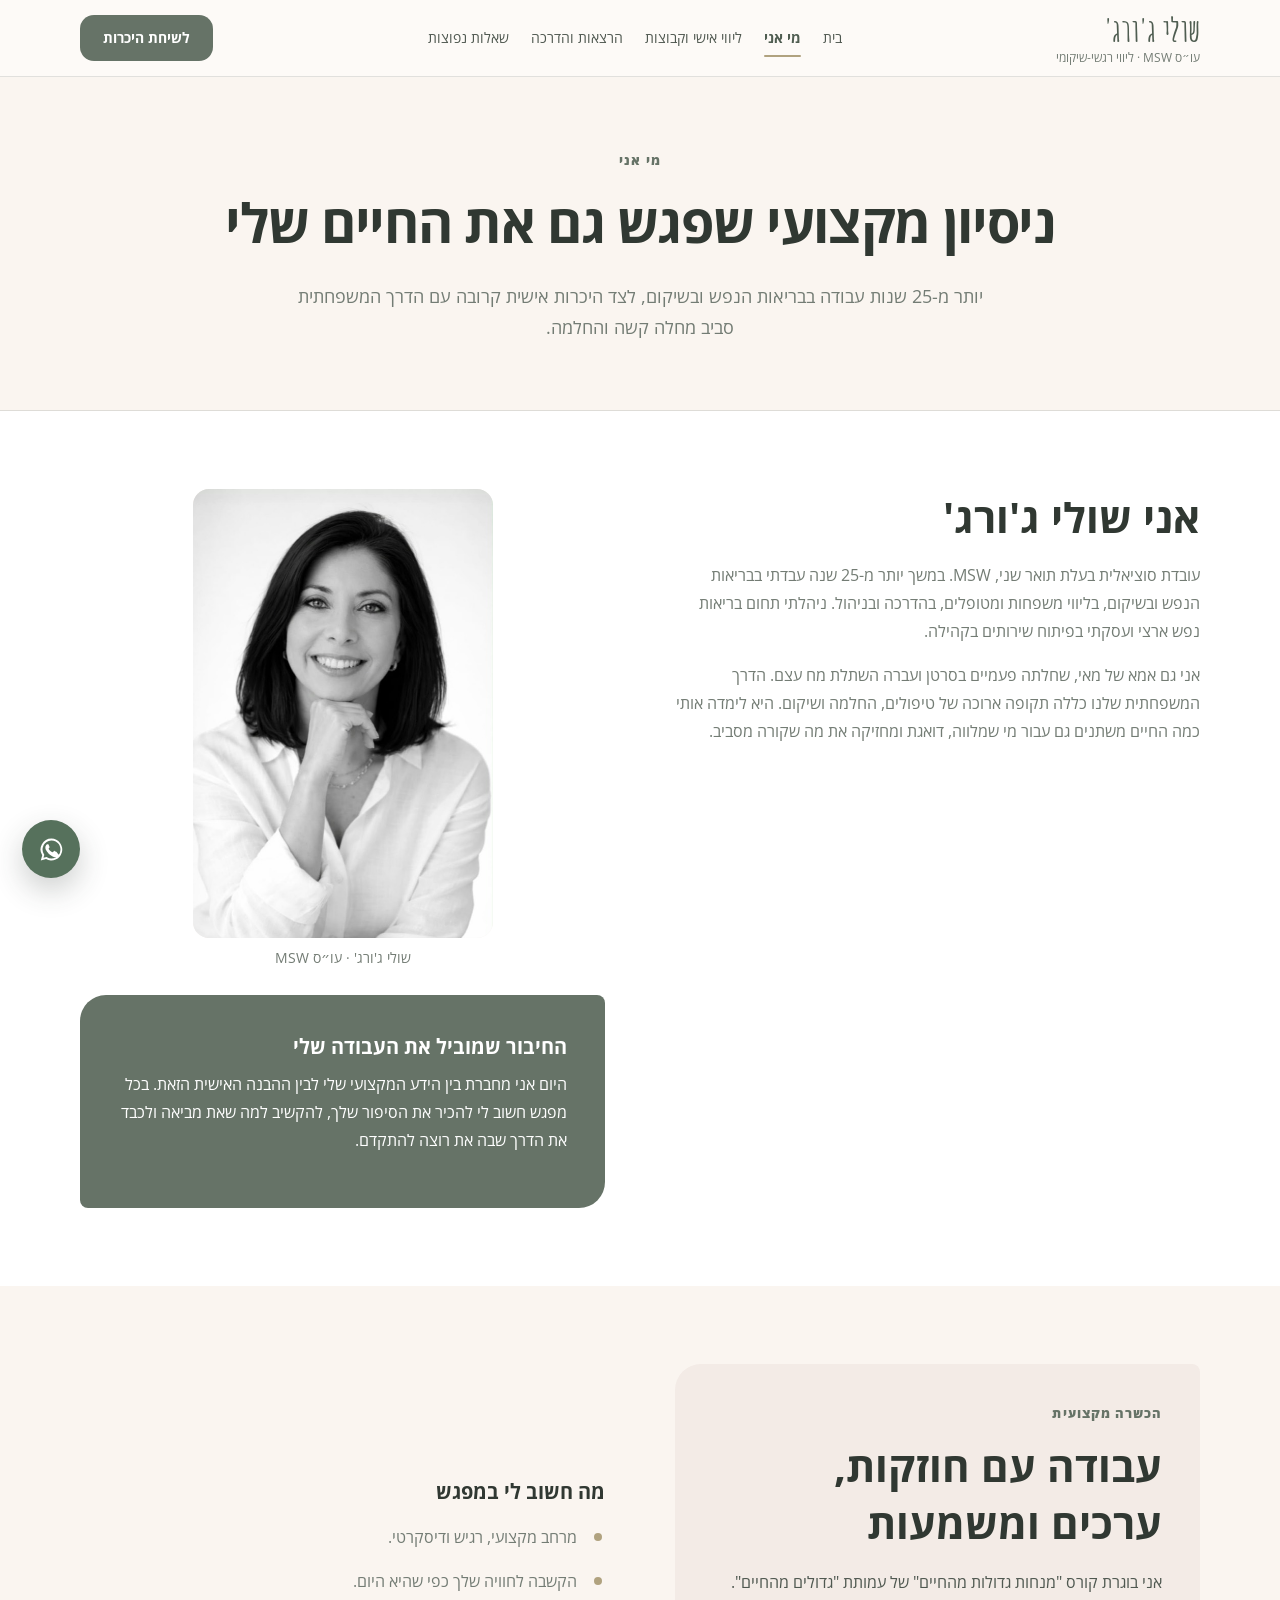
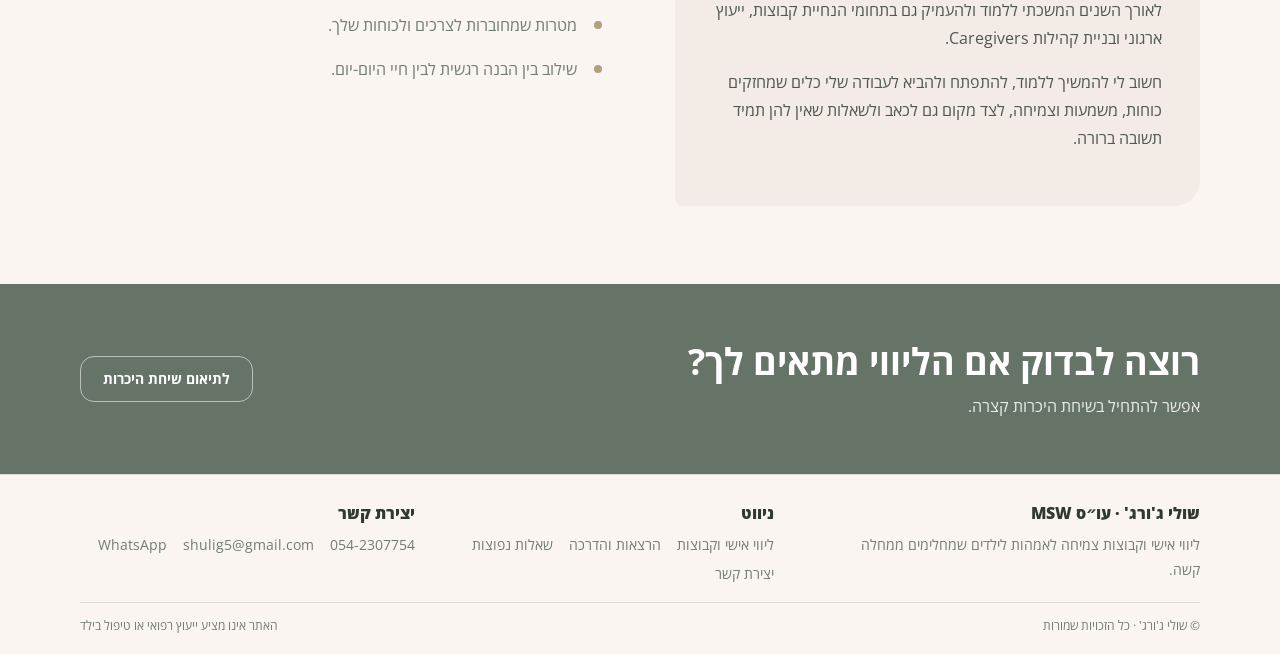
==== commit ddf1c006: "Add Shuli portrait and compact mobile concern cards" ====
--- a/about.html
+++ b/about.html
@@ -14,7 +14,7 @@
     <meta name="twitter:title" content="מי אני - שולי ג'ורג', עובדת סוציאלית MSW" />
     <meta name="twitter:description" content="הכירי את שולי ג'ורג', עובדת סוציאלית MSW עם יותר מ-25 שנות ניסיון בבריאות הנפש ובשיקום, המשלבת ניסיון מקצועי ואישי בליווי אמהות לילדים מחלימים." />
     <link rel="icon" href="favicon.svg" />
-    <link rel="stylesheet" href="styles.css?v=mobile-footer-2" />
+    <link rel="stylesheet" href="styles.css?v=portrait-compact-cards" />
     <script type="application/ld+json">{"@context":"https://schema.org","@type":"AboutPage","name":"מי אני - שולי ג'ורג', עובדת סוציאלית MSW","description":"הכירי את שולי ג'ורג', עובדת סוציאלית MSW עם יותר מ-25 שנות ניסיון בבריאות הנפש ובשיקום, המשלבת ניסיון מקצועי ואישי בליווי אמהות לילדים מחלימים.","inLanguage":"he","mainEntity":{"@type":"Person","name":"שולי ג'ורג'","jobTitle":"עובדת סוציאלית MSW","telephone":"+972542307754","email":"shulig5@gmail.com","knowsLanguage":"he"}}</script>
   </head>
 <body>
@@ -24,7 +24,7 @@
     <section class="page-hero"><div class="container"><p class="eyebrow">מי אני</p><h1>ניסיון מקצועי שפגש גם את החיים שלי</h1><p>יותר מ-25 שנות עבודה בבריאות הנפש ובשיקום, לצד היכרות אישית קרובה עם הדרך המשפחתית סביב מחלה קשה והחלמה.</p></div></section>
     <section class="section section-white"><div class="container split">
       <div class="prose aos"><h2>אני שולי ג'ורג'</h2><p>עובדת סוציאלית בעלת תואר שני, MSW. במשך יותר מ-25 שנה עבדתי בבריאות הנפש ובשיקום, בליווי משפחות ומטופלים, בהדרכה ובניהול. ניהלתי תחום בריאות נפש ארצי ועסקתי בפיתוח שירותים בקהילה.</p><p>אני גם אמא של מאי, שחלתה פעמיים בסרטן ועברה השתלת מח עצם. הדרך המשפחתית שלנו כללה תקופה ארוכה של טיפולים, החלמה ושיקום. היא לימדה אותי כמה החיים משתנים גם עבור מי שמלווה, דואגת ומחזיקה את מה שקורה מסביב.</p></div>
-      <aside class="highlight-panel aos"><h3>החיבור שמוביל את העבודה שלי</h3><p>היום אני מחברת בין הידע המקצועי שלי לבין ההבנה האישית הזאת. בכל מפגש חשוב לי להכיר את הסיפור שלך, להקשיב למה שאת מביאה ולכבד את הדרך שבה את רוצה להתקדם.</p></aside>
+      <div class="about-portrait-column"><figure class="portrait aos"><div class="portrait-crop"><img src="assets/shuli-george-portrait.jpg" alt="שולי ג'ורג', עובדת סוציאלית MSW, בתצלום שחור לבן" width="590" height="1280" loading="lazy" decoding="async" /></div><figcaption>שולי ג'ורג' · עו״ס MSW</figcaption></figure><aside class="highlight-panel aos"><h3>החיבור שמוביל את העבודה שלי</h3><p>היום אני מחברת בין הידע המקצועי שלי לבין ההבנה האישית הזאת. בכל מפגש חשוב לי להכיר את הסיפור שלך, להקשיב למה שאת מביאה ולכבד את הדרך שבה את רוצה להתקדם.</p></aside></div>
     </div></section>
     <section class="section section-alt"><div class="container split split-center">
       <div class="quote-panel aos"><p class="eyebrow">הכשרה מקצועית</p><h2>עבודה עם חוזקות, ערכים ומשמעות</h2><p>אני בוגרת קורס "מנחות גדולות מהחיים" של עמותת "גדולים מהחיים". לאורך השנים המשכתי ללמוד ולהעמיק גם בתחומי הנחיית קבוצות, ייעוץ ארגוני ובניית קהילות <bdi lang="en">Caregivers</bdi>.</p><p>חשוב לי להמשיך ללמוד, להתפתח ולהביא לעבודה שלי כלים שמחזקים כוחות, משמעות וצמיחה, לצד מקום גם לכאב ולשאלות שאין להן תמיד תשובה ברורה.</p></div>
--- a/styles.css
+++ b/styles.css
@@ -127,6 +127,12 @@
 .feature-list li::before { content: ""; position: absolute; top: 18px; right: 3px; width: 8px; height: 8px; border-radius: 50%; background: var(--gold); }
 .split { display: grid; grid-template-columns: 1fr 1fr; align-items: start; gap: 70px; }
 .split-center { align-items: center; }
+.portrait { width: min(100%, 300px); margin: 0 auto; }
+.about-portrait-column { display: grid; gap: 24px; }
+/* Show only the photograph (y=198..1082) from the supplied 590x1280 screenshot. */
+.portrait-crop { position: relative; aspect-ratio: 590 / 884; overflow: hidden; border-radius: 16px; background: var(--cream); }
+.portrait-crop img { position: absolute; top: -22.3982%; left: 0; width: 100%; height: auto; }
+.portrait figcaption { margin-top: 8px; text-align: center; color: var(--muted); font-size: 14px; }
 .quote-panel, .highlight-panel { padding: 38px; border-radius: 26px 8px 26px 8px; background: var(--rose-beige-soft); }
 .highlight-panel { background: var(--sage); color: var(--white); }
 .highlight-panel h2, .highlight-panel h3, .highlight-panel p, .highlight-panel li { color: var(--white); }
@@ -220,4 +226,10 @@
   .footer-links { gap: 0 14px; }
   .footer-links a { padding-block: 5px; }
   .footer-bottom { gap: 2px; padding-top: 8px; padding-left: 60px; }
-}
+  .portrait { max-width: 250px; }
+  .concern-cards { gap: 10px; }
+  .concern-cards .card { display: grid; grid-template-columns: 30px minmax(0, 1fr); align-items: center; gap: 4px 10px; padding: 12px 14px; border-top-width: 2px; border-radius: 14px; }
+  .concern-cards .number { width: 30px; height: 30px; margin: 0; font-size: 13px; }
+  .concern-cards h3 { margin: 0; font-size: 17px; }
+  .concern-cards p { grid-column: 1 / -1; margin: 0; font-size: 14px; line-height: 1.55; }
+}
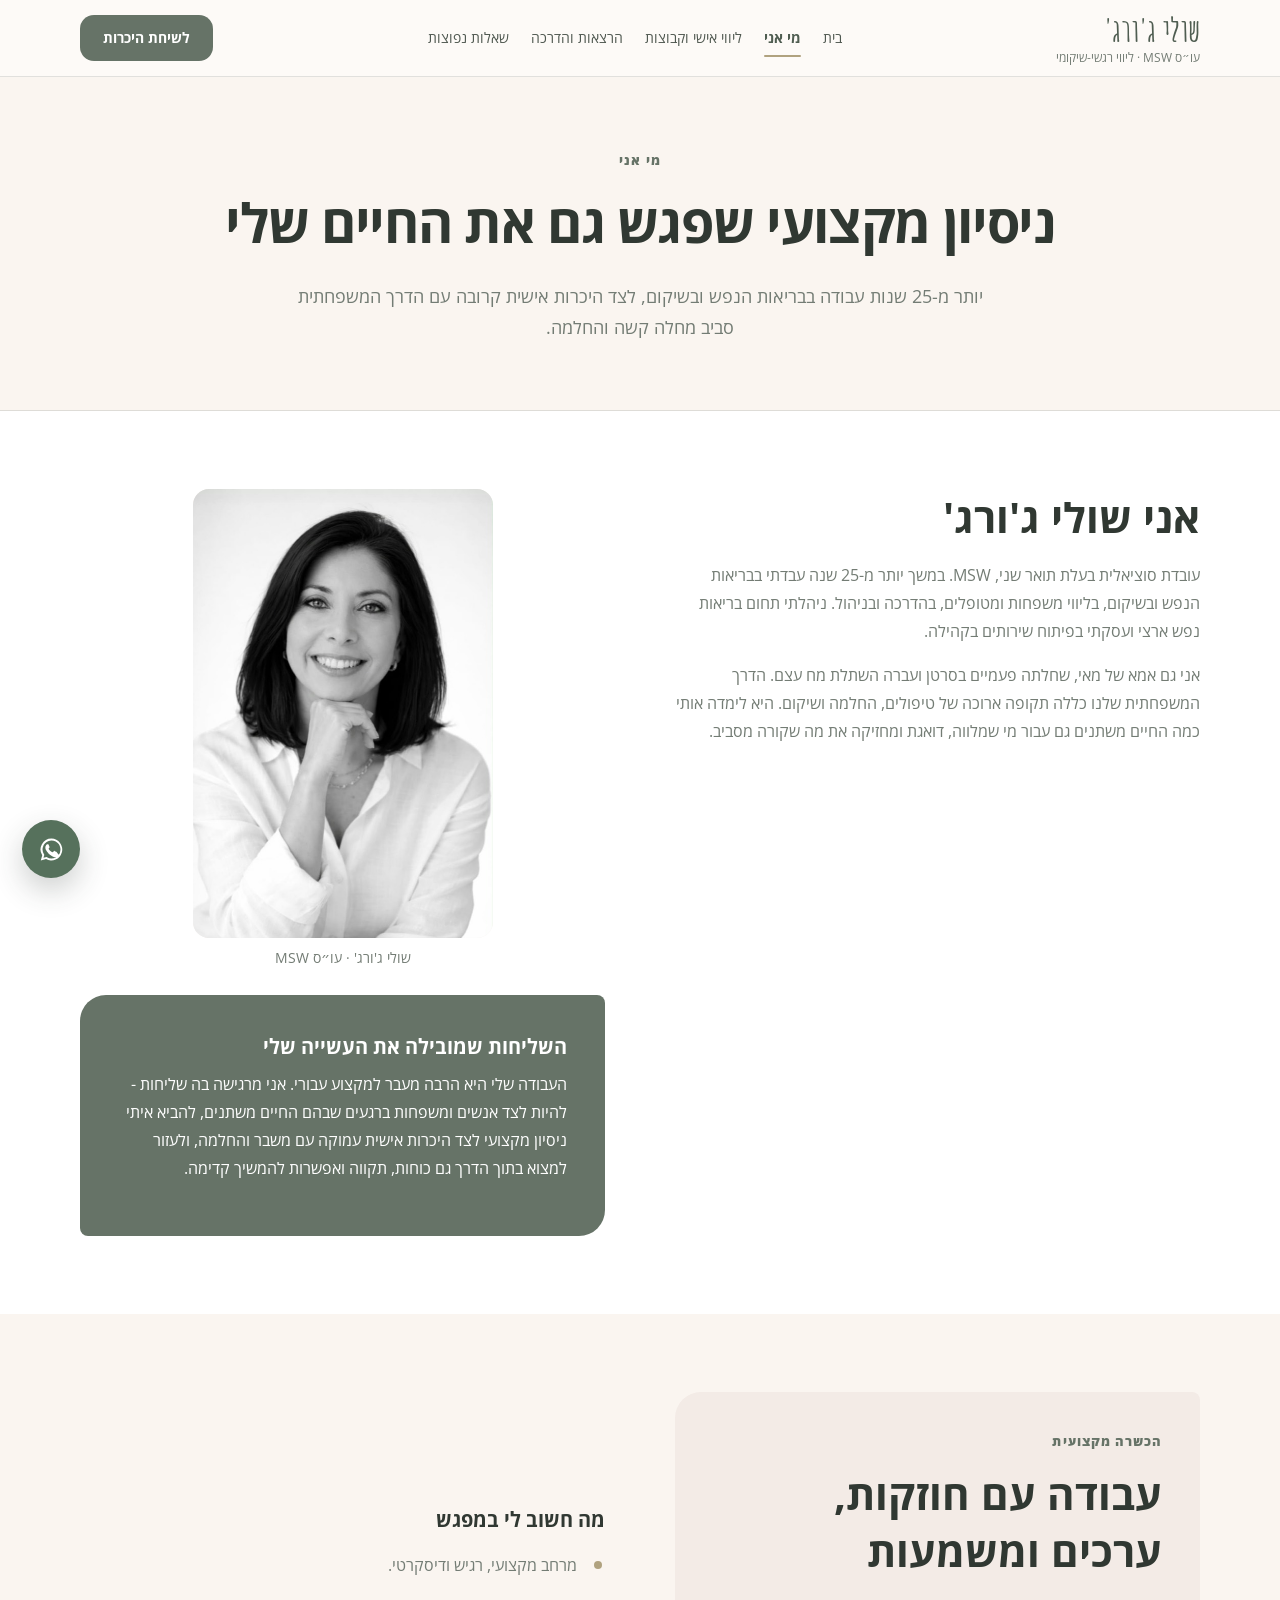
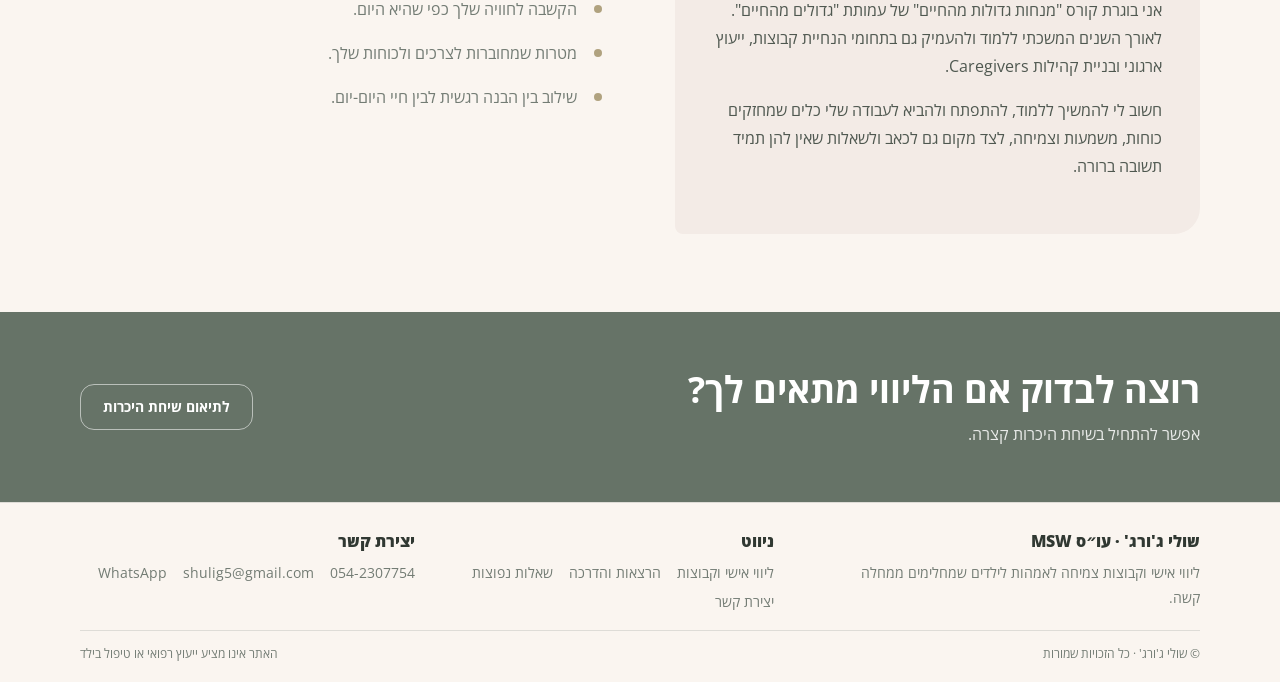
==== commit 7e5aeaa6: "Restore homepage hero portrait and update personal mission text" ====
--- a/about.html
+++ b/about.html
@@ -14,7 +14,7 @@
     <meta name="twitter:title" content="מי אני - שולי ג'ורג', עובדת סוציאלית MSW" />
     <meta name="twitter:description" content="הכירי את שולי ג'ורג', עובדת סוציאלית MSW עם יותר מ-25 שנות ניסיון בבריאות הנפש ובשיקום, המשלבת ניסיון מקצועי ואישי בליווי אמהות לילדים מחלימים." />
     <link rel="icon" href="favicon.svg" />
-    <link rel="stylesheet" href="styles.css?v=portrait-compact-cards" />
+    <link rel="stylesheet" href="styles.css?v=hero-mission" />
     <script type="application/ld+json">{"@context":"https://schema.org","@type":"AboutPage","name":"מי אני - שולי ג'ורג', עובדת סוציאלית MSW","description":"הכירי את שולי ג'ורג', עובדת סוציאלית MSW עם יותר מ-25 שנות ניסיון בבריאות הנפש ובשיקום, המשלבת ניסיון מקצועי ואישי בליווי אמהות לילדים מחלימים.","inLanguage":"he","mainEntity":{"@type":"Person","name":"שולי ג'ורג'","jobTitle":"עובדת סוציאלית MSW","telephone":"+972542307754","email":"shulig5@gmail.com","knowsLanguage":"he"}}</script>
   </head>
 <body>
@@ -24,7 +24,7 @@
     <section class="page-hero"><div class="container"><p class="eyebrow">מי אני</p><h1>ניסיון מקצועי שפגש גם את החיים שלי</h1><p>יותר מ-25 שנות עבודה בבריאות הנפש ובשיקום, לצד היכרות אישית קרובה עם הדרך המשפחתית סביב מחלה קשה והחלמה.</p></div></section>
     <section class="section section-white"><div class="container split">
       <div class="prose aos"><h2>אני שולי ג'ורג'</h2><p>עובדת סוציאלית בעלת תואר שני, MSW. במשך יותר מ-25 שנה עבדתי בבריאות הנפש ובשיקום, בליווי משפחות ומטופלים, בהדרכה ובניהול. ניהלתי תחום בריאות נפש ארצי ועסקתי בפיתוח שירותים בקהילה.</p><p>אני גם אמא של מאי, שחלתה פעמיים בסרטן ועברה השתלת מח עצם. הדרך המשפחתית שלנו כללה תקופה ארוכה של טיפולים, החלמה ושיקום. היא לימדה אותי כמה החיים משתנים גם עבור מי שמלווה, דואגת ומחזיקה את מה שקורה מסביב.</p></div>
-      <div class="about-portrait-column"><figure class="portrait aos"><div class="portrait-crop"><img src="assets/shuli-george-portrait.jpg" alt="שולי ג'ורג', עובדת סוציאלית MSW, בתצלום שחור לבן" width="590" height="1280" loading="lazy" decoding="async" /></div><figcaption>שולי ג'ורג' · עו״ס MSW</figcaption></figure><aside class="highlight-panel aos"><h3>החיבור שמוביל את העבודה שלי</h3><p>היום אני מחברת בין הידע המקצועי שלי לבין ההבנה האישית הזאת. בכל מפגש חשוב לי להכיר את הסיפור שלך, להקשיב למה שאת מביאה ולכבד את הדרך שבה את רוצה להתקדם.</p></aside></div>
+      <div class="about-portrait-column"><figure class="portrait aos"><div class="portrait-crop"><img src="assets/shuli-george-portrait.jpg" alt="שולי ג'ורג', עובדת סוציאלית MSW, בתצלום שחור לבן" width="590" height="1280" loading="lazy" decoding="async" /></div><figcaption>שולי ג'ורג' · עו״ס MSW</figcaption></figure><aside class="highlight-panel aos"><h3>השליחות שמובילה את העשייה שלי</h3><p>העבודה שלי היא הרבה מעבר למקצוע עבורי. אני מרגישה בה שליחות - להיות לצד אנשים ומשפחות ברגעים שבהם החיים משתנים, להביא איתי ניסיון מקצועי לצד היכרות אישית עמוקה עם משבר והחלמה, ולעזור למצוא בתוך הדרך גם כוחות, תקווה ואפשרות להמשיך קדימה.</p></aside></div>
     </div></section>
     <section class="section section-alt"><div class="container split split-center">
       <div class="quote-panel aos"><p class="eyebrow">הכשרה מקצועית</p><h2>עבודה עם חוזקות, ערכים ומשמעות</h2><p>אני בוגרת קורס "מנחות גדולות מהחיים" של עמותת "גדולים מהחיים". לאורך השנים המשכתי ללמוד ולהעמיק גם בתחומי הנחיית קבוצות, ייעוץ ארגוני ובניית קהילות <bdi lang="en">Caregivers</bdi>.</p><p>חשוב לי להמשיך ללמוד, להתפתח ולהביא לעבודה שלי כלים שמחזקים כוחות, משמעות וצמיחה, לצד מקום גם לכאב ולשאלות שאין להן תמיד תשובה ברורה.</p></div>
--- a/styles.css
+++ b/styles.css
@@ -133,6 +133,8 @@
 .portrait-crop { position: relative; aspect-ratio: 590 / 884; overflow: hidden; border-radius: 16px; background: var(--cream); }
 .portrait-crop img { position: absolute; top: -22.3982%; left: 0; width: 100%; height: auto; }
 .portrait figcaption { margin-top: 8px; text-align: center; color: var(--muted); font-size: 14px; }
+.hero .hero-portrait { width: min(100%, 350px); max-width: none; }
+.hero-portrait .portrait-crop { box-shadow: var(--shadow); border: 1px solid var(--rose-beige); }
 .quote-panel, .highlight-panel { padding: 38px; border-radius: 26px 8px 26px 8px; background: var(--rose-beige-soft); }
 .highlight-panel { background: var(--sage); color: var(--white); }
 .highlight-panel h2, .highlight-panel h3, .highlight-panel p, .highlight-panel li { color: var(--white); }
@@ -200,13 +202,23 @@
   .hero-grid, .split, .contact-grid { grid-template-columns: 1fr; gap: 42px; }
   .grid-4 { grid-template-columns: repeat(2, 1fr); }
   .footer-grid { grid-template-columns: 1.2fr 1fr; }
+  .hero-intro { display: contents; }
+  .hero-grid { gap: 18px; text-align: center; }
+  .hero-intro .eyebrow { grid-row: 1; margin: 0; }
+  .hero-intro h1 { grid-row: 2; margin: 0 auto; max-width: 650px; }
+  .hero .hero-portrait { grid-row: 3; width: 200px; }
+  .hero-intro .hero-copy { grid-row: 4; margin: 0 auto; }
+  .hero-intro .hero-actions { grid-row: 5; justify-content: center; }
 }
 @media (max-width: 700px) {
   .container, .narrow { width: min(100% - 30px, var(--max)); }
   .brand-name { font-size: 27px; }
   .brand-role { font-size: 10px; }
-  .hero { padding: 64px 0 58px; }
-  .hero-grid { gap: 34px; }
+  .hero { padding: 30px 0 36px; }
+  .hero-grid { gap: 16px; }
+  .hero-intro h1 { font-size: clamp(28px, 7.5vw, 36px); }
+  .hero .hero-portrait { width: 170px; }
+  .hero-intro .hero-copy { font-size: 16px; line-height: 1.65; }
   .hero-card { padding: 28px; }
   .hero-card p { font-size: 19px; }
   .page-hero { padding: 54px 0 48px; }
@@ -228,8 +240,7 @@
   .footer-bottom { gap: 2px; padding-top: 8px; padding-left: 60px; }
   .portrait { max-width: 250px; }
   .concern-cards { gap: 10px; }
-  .concern-cards .card { display: grid; grid-template-columns: 30px minmax(0, 1fr); align-items: center; gap: 4px 10px; padding: 12px 14px; border-top-width: 2px; border-radius: 14px; }
-  .concern-cards .number { width: 30px; height: 30px; margin: 0; font-size: 13px; }
+  .concern-cards .card { display: grid; grid-template-columns: minmax(0, 1fr); align-items: center; gap: 4px 10px; padding: 12px 14px; border-top-width: 2px; border-radius: 14px; }
   .concern-cards h3 { margin: 0; font-size: 17px; }
   .concern-cards p { grid-column: 1 / -1; margin: 0; font-size: 14px; line-height: 1.55; }
 }
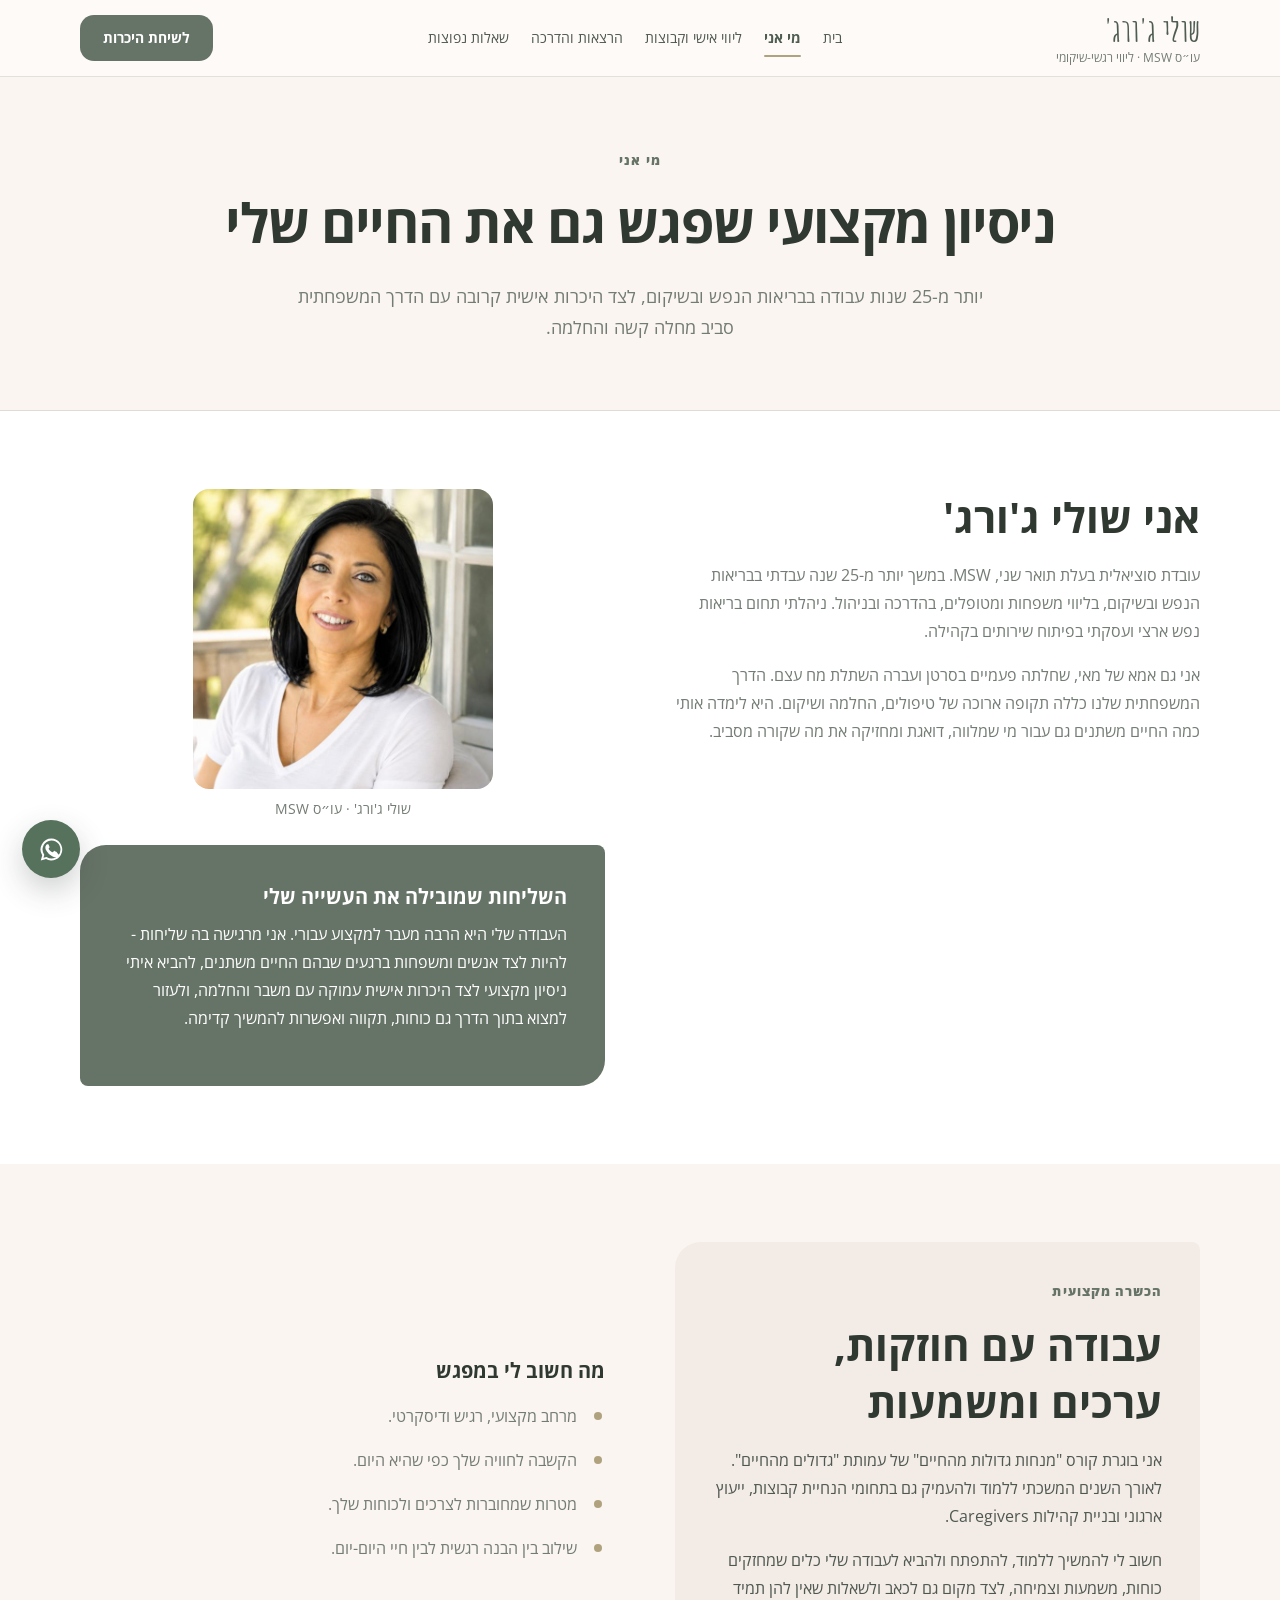
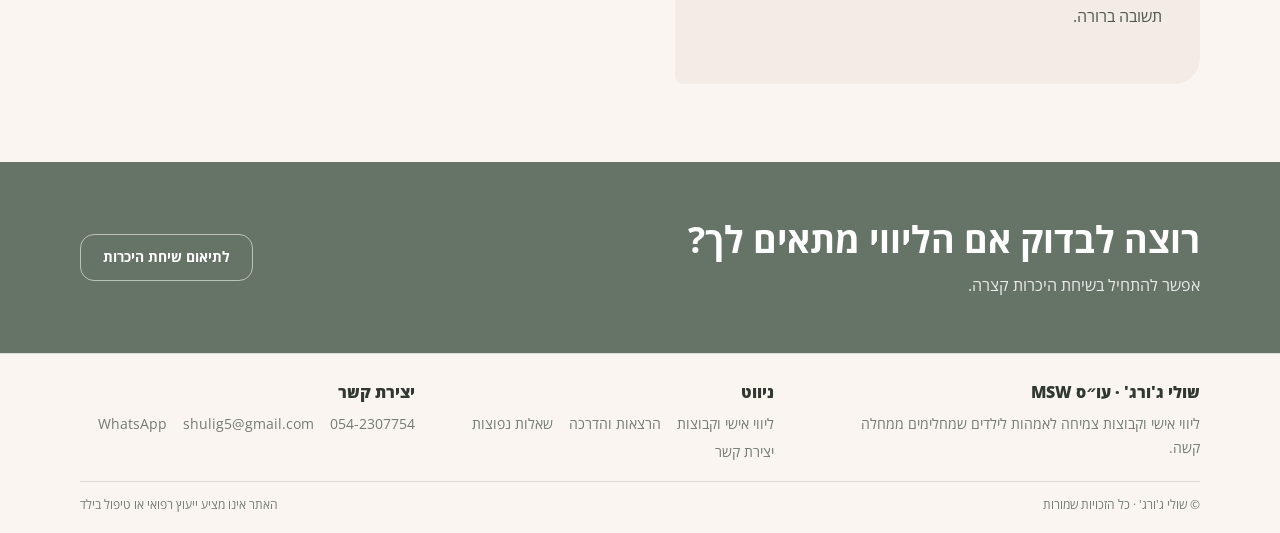
==== commit 6f3b8341: "Use uploaded color portrait on about page" ====
--- a/about.html
+++ b/about.html
@@ -14,7 +14,7 @@
     <meta name="twitter:title" content="מי אני - שולי ג'ורג', עובדת סוציאלית MSW" />
     <meta name="twitter:description" content="הכירי את שולי ג'ורג', עובדת סוציאלית MSW עם יותר מ-25 שנות ניסיון בבריאות הנפש ובשיקום, המשלבת ניסיון מקצועי ואישי בליווי אמהות לילדים מחלימים." />
     <link rel="icon" href="favicon.svg" />
-    <link rel="stylesheet" href="styles.css?v=hero-mission" />
+    <link rel="stylesheet" href="styles.css?v=about-color-portrait" />
     <script type="application/ld+json">{"@context":"https://schema.org","@type":"AboutPage","name":"מי אני - שולי ג'ורג', עובדת סוציאלית MSW","description":"הכירי את שולי ג'ורג', עובדת סוציאלית MSW עם יותר מ-25 שנות ניסיון בבריאות הנפש ובשיקום, המשלבת ניסיון מקצועי ואישי בליווי אמהות לילדים מחלימים.","inLanguage":"he","mainEntity":{"@type":"Person","name":"שולי ג'ורג'","jobTitle":"עובדת סוציאלית MSW","telephone":"+972542307754","email":"shulig5@gmail.com","knowsLanguage":"he"}}</script>
   </head>
 <body>
@@ -24,7 +24,7 @@
     <section class="page-hero"><div class="container"><p class="eyebrow">מי אני</p><h1>ניסיון מקצועי שפגש גם את החיים שלי</h1><p>יותר מ-25 שנות עבודה בבריאות הנפש ובשיקום, לצד היכרות אישית קרובה עם הדרך המשפחתית סביב מחלה קשה והחלמה.</p></div></section>
     <section class="section section-white"><div class="container split">
       <div class="prose aos"><h2>אני שולי ג'ורג'</h2><p>עובדת סוציאלית בעלת תואר שני, MSW. במשך יותר מ-25 שנה עבדתי בבריאות הנפש ובשיקום, בליווי משפחות ומטופלים, בהדרכה ובניהול. ניהלתי תחום בריאות נפש ארצי ועסקתי בפיתוח שירותים בקהילה.</p><p>אני גם אמא של מאי, שחלתה פעמיים בסרטן ועברה השתלת מח עצם. הדרך המשפחתית שלנו כללה תקופה ארוכה של טיפולים, החלמה ושיקום. היא לימדה אותי כמה החיים משתנים גם עבור מי שמלווה, דואגת ומחזיקה את מה שקורה מסביב.</p></div>
-      <div class="about-portrait-column"><figure class="portrait aos"><div class="portrait-crop"><img src="assets/shuli-george-portrait.jpg" alt="שולי ג'ורג', עובדת סוציאלית MSW, בתצלום שחור לבן" width="590" height="1280" loading="lazy" decoding="async" /></div><figcaption>שולי ג'ורג' · עו״ס MSW</figcaption></figure><aside class="highlight-panel aos"><h3>השליחות שמובילה את העשייה שלי</h3><p>העבודה שלי היא הרבה מעבר למקצוע עבורי. אני מרגישה בה שליחות - להיות לצד אנשים ומשפחות ברגעים שבהם החיים משתנים, להביא איתי ניסיון מקצועי לצד היכרות אישית עמוקה עם משבר והחלמה, ולעזור למצוא בתוך הדרך גם כוחות, תקווה ואפשרות להמשיך קדימה.</p></aside></div>
+      <div class="about-portrait-column"><figure class="portrait aos"><div class="portrait-photo"><img src="assets/shuli-george-color.jpg" alt="שולי ג'ורג', עובדת סוציאלית MSW" width="640" height="640" loading="lazy" decoding="async" /></div><figcaption>שולי ג'ורג' · עו״ס MSW</figcaption></figure><aside class="highlight-panel aos"><h3>השליחות שמובילה את העשייה שלי</h3><p>העבודה שלי היא הרבה מעבר למקצוע עבורי. אני מרגישה בה שליחות - להיות לצד אנשים ומשפחות ברגעים שבהם החיים משתנים, להביא איתי ניסיון מקצועי לצד היכרות אישית עמוקה עם משבר והחלמה, ולעזור למצוא בתוך הדרך גם כוחות, תקווה ואפשרות להמשיך קדימה.</p></aside></div>
     </div></section>
     <section class="section section-alt"><div class="container split split-center">
       <div class="quote-panel aos"><p class="eyebrow">הכשרה מקצועית</p><h2>עבודה עם חוזקות, ערכים ומשמעות</h2><p>אני בוגרת קורס "מנחות גדולות מהחיים" של עמותת "גדולים מהחיים". לאורך השנים המשכתי ללמוד ולהעמיק גם בתחומי הנחיית קבוצות, ייעוץ ארגוני ובניית קהילות <bdi lang="en">Caregivers</bdi>.</p><p>חשוב לי להמשיך ללמוד, להתפתח ולהביא לעבודה שלי כלים שמחזקים כוחות, משמעות וצמיחה, לצד מקום גם לכאב ולשאלות שאין להן תמיד תשובה ברורה.</p></div>
--- a/styles.css
+++ b/styles.css
@@ -129,6 +129,7 @@
 .split-center { align-items: center; }
 .portrait { width: min(100%, 300px); margin: 0 auto; }
 .about-portrait-column { display: grid; gap: 24px; }
+.portrait-photo img { width: 100%; height: auto; border-radius: 16px; }
 /* Show only the photograph (y=198..1082) from the supplied 590x1280 screenshot. */
 .portrait-crop { position: relative; aspect-ratio: 590 / 884; overflow: hidden; border-radius: 16px; background: var(--cream); }
 .portrait-crop img { position: absolute; top: -22.3982%; left: 0; width: 100%; height: auto; }
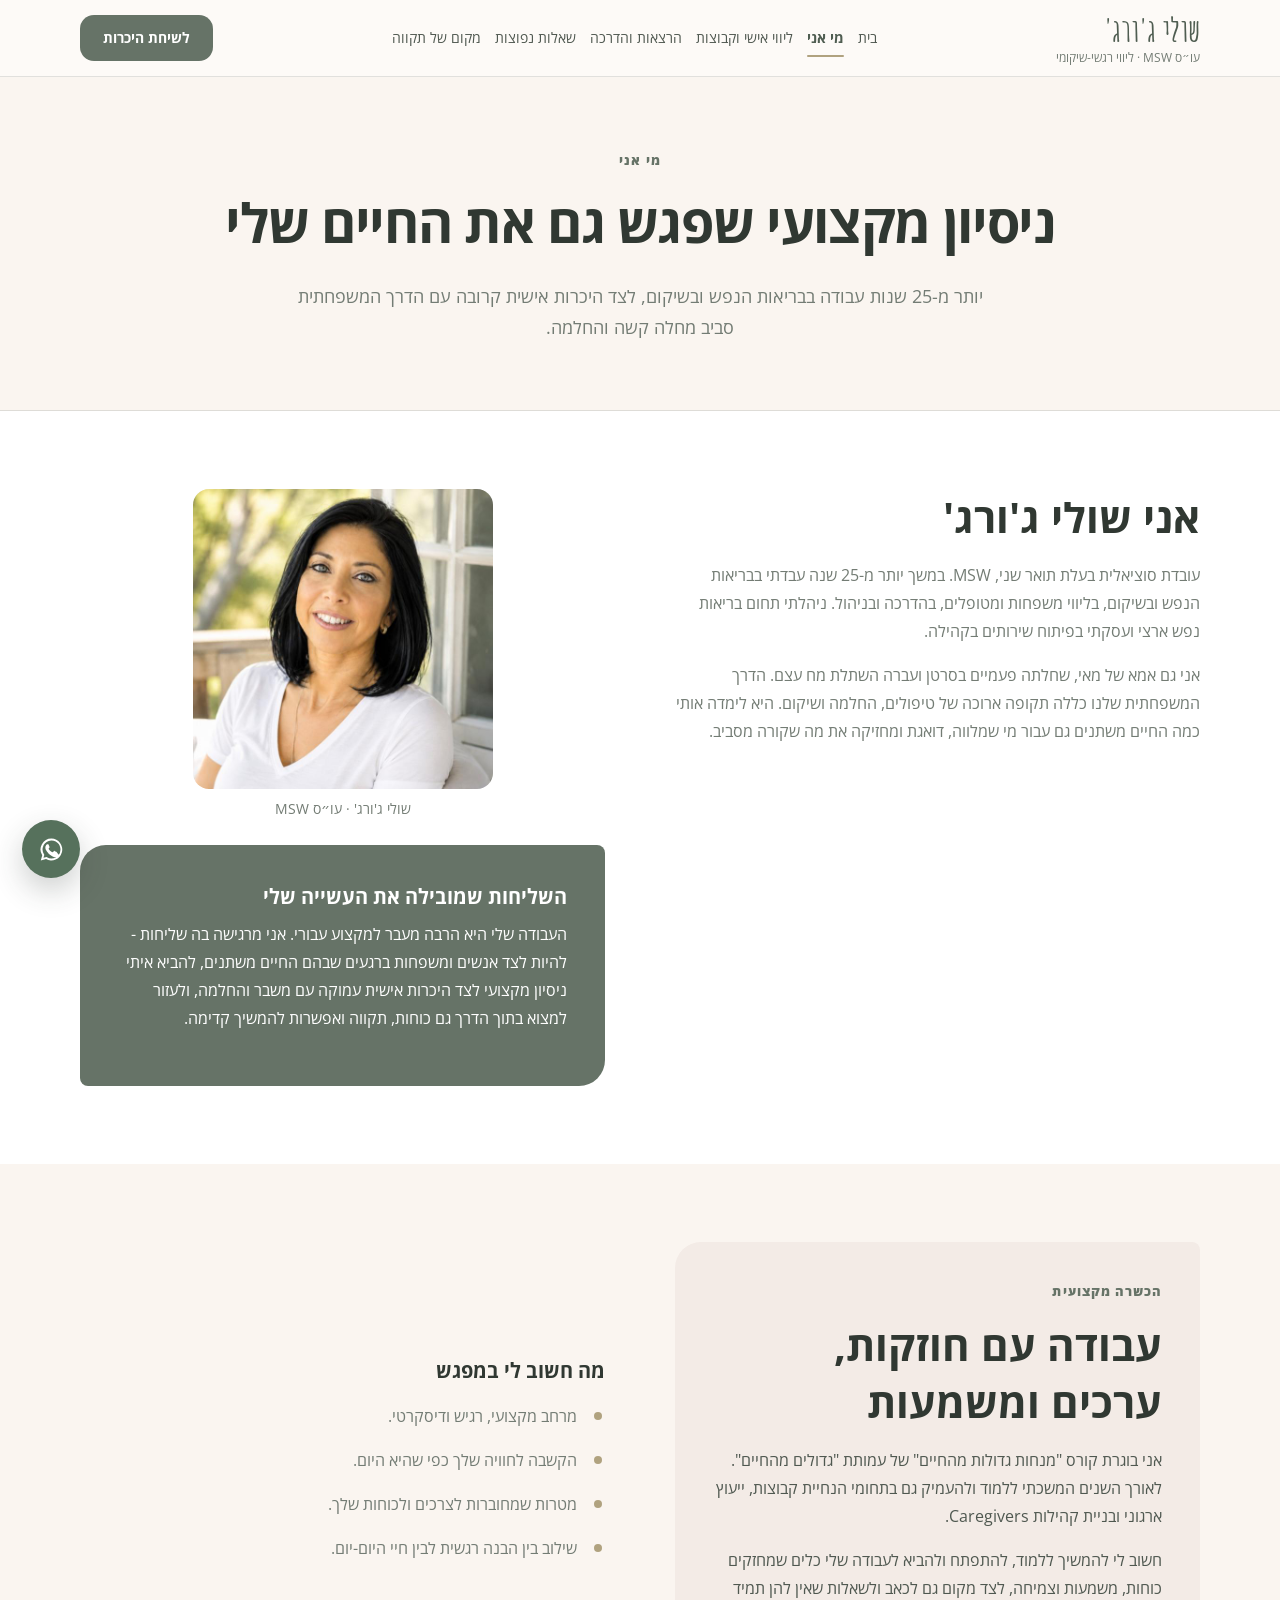
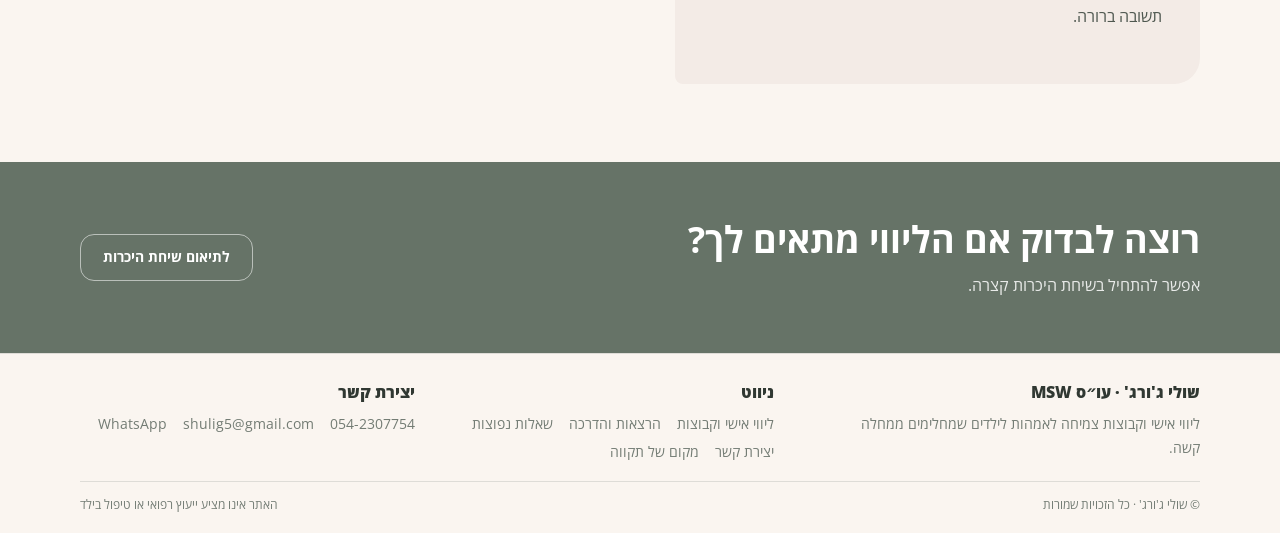
==== commit 13672ce2: "Add place of hope page with WhatsApp channel and reflection prompts" ====
--- a/about.html
+++ b/about.html
@@ -14,12 +14,12 @@
     <meta name="twitter:title" content="מי אני - שולי ג'ורג', עובדת סוציאלית MSW" />
     <meta name="twitter:description" content="הכירי את שולי ג'ורג', עובדת סוציאלית MSW עם יותר מ-25 שנות ניסיון בבריאות הנפש ובשיקום, המשלבת ניסיון מקצועי ואישי בליווי אמהות לילדים מחלימים." />
     <link rel="icon" href="favicon.svg" />
-    <link rel="stylesheet" href="styles.css?v=about-color-portrait" />
+    <link rel="stylesheet" href="styles.css?v=hope-page" />
     <script type="application/ld+json">{"@context":"https://schema.org","@type":"AboutPage","name":"מי אני - שולי ג'ורג', עובדת סוציאלית MSW","description":"הכירי את שולי ג'ורג', עובדת סוציאלית MSW עם יותר מ-25 שנות ניסיון בבריאות הנפש ובשיקום, המשלבת ניסיון מקצועי ואישי בליווי אמהות לילדים מחלימים.","inLanguage":"he","mainEntity":{"@type":"Person","name":"שולי ג'ורג'","jobTitle":"עובדת סוציאלית MSW","telephone":"+972542307754","email":"shulig5@gmail.com","knowsLanguage":"he"}}</script>
   </head>
 <body>
   <a class="skip-link" href="#main">דילוג לתוכן המרכזי</a>
-  <header class="site-header"><div class="container header-inner"><a class="brand" href="index.html"><span class="brand-name">שולי ג'ורג'</span><span class="brand-role">עו״ס MSW · ליווי רגשי-שיקומי</span></a><nav class="desktop-nav" aria-label="ניווט ראשי"><a href="index.html">בית</a><a href="about.html" aria-current="page">מי אני</a><a href="support.html">ליווי אישי וקבוצות</a><a href="organizations.html">הרצאות והדרכה</a><a href="faq.html">שאלות נפוצות</a></nav><div class="header-actions"><a class="button button-primary" href="tel:+972542307754">לשיחת היכרות</a><button class="menu-toggle" type="button" aria-label="פתיחת תפריט" aria-expanded="false" aria-controls="mobile-nav" data-menu-button><span></span></button></div></div><nav class="mobile-nav" id="mobile-nav" aria-label="ניווט לנייד" data-mobile-menu><a href="index.html">בית</a><a href="about.html" aria-current="page">מי אני</a><a href="support.html">ליווי אישי וקבוצות</a><a href="organizations.html">הרצאות והדרכת צוותים</a><a href="faq.html">שאלות נפוצות</a><a class="button button-primary" href="tel:+972542307754">לשיחת היכרות</a></nav></header>
+  <header class="site-header"><div class="container header-inner"><a class="brand" href="index.html"><span class="brand-name">שולי ג'ורג'</span><span class="brand-role">עו״ס MSW · ליווי רגשי-שיקומי</span></a><nav class="desktop-nav" aria-label="ניווט ראשי"><a href="index.html">בית</a><a href="about.html" aria-current="page">מי אני</a><a href="support.html">ליווי אישי וקבוצות</a><a href="organizations.html">הרצאות והדרכה</a><a href="faq.html">שאלות נפוצות</a><a href="hope.html">מקום של תקווה</a></nav><div class="header-actions"><a class="button button-primary" href="tel:+972542307754">לשיחת היכרות</a><button class="menu-toggle" type="button" aria-label="פתיחת תפריט" aria-expanded="false" aria-controls="mobile-nav" data-menu-button><span></span></button></div></div><nav class="mobile-nav" id="mobile-nav" aria-label="ניווט לנייד" data-mobile-menu><a href="index.html">בית</a><a href="about.html" aria-current="page">מי אני</a><a href="support.html">ליווי אישי וקבוצות</a><a href="organizations.html">הרצאות והדרכת צוותים</a><a href="faq.html">שאלות נפוצות</a><a href="hope.html">מקום של תקווה</a><a class="button button-primary" href="tel:+972542307754">לשיחת היכרות</a></nav></header>
   <main id="main">
     <section class="page-hero"><div class="container"><p class="eyebrow">מי אני</p><h1>ניסיון מקצועי שפגש גם את החיים שלי</h1><p>יותר מ-25 שנות עבודה בבריאות הנפש ובשיקום, לצד היכרות אישית קרובה עם הדרך המשפחתית סביב מחלה קשה והחלמה.</p></div></section>
     <section class="section section-white"><div class="container split">
@@ -32,7 +32,7 @@
     </div></section>
     <section class="cta-band"><div class="container cta-inner"><div><h2>רוצה לבדוק אם הליווי מתאים לך?</h2><p>אפשר להתחיל בשיחת היכרות קצרה.</p></div><div class="cta-actions"><a class="button button-light" href="tel:+972542307754">לתיאום שיחת היכרות</a></div></div></section>
   </main>
-  <footer class="site-footer"><div class="container"><div class="footer-grid"><div><p class="footer-title">שולי ג'ורג' · עו״ס MSW</p><p class="footer-text">ליווי אישי וקבוצות צמיחה לאמהות לילדים שמחלימים ממחלה קשה.</p></div><div><p class="footer-title">ניווט</p><div class="footer-links"><a href="support.html">ליווי אישי וקבוצות</a><a href="organizations.html">הרצאות והדרכה</a><a href="faq.html">שאלות נפוצות</a><a href="contact.html">יצירת קשר</a></div></div><div><p class="footer-title">יצירת קשר</p><div class="footer-links"><a href="tel:+972542307754" dir="ltr">054-2307754</a><a href="mailto:shulig5@gmail.com">shulig5@gmail.com</a><a href="https://wa.me/972542307754" target="_blank" rel="noopener noreferrer">WhatsApp</a></div></div></div><div class="footer-bottom"><span>© שולי ג'ורג' · כל הזכויות שמורות</span><span>האתר אינו מציע ייעוץ רפואי או טיפול בילד</span></div></div></footer>
+  <footer class="site-footer"><div class="container"><div class="footer-grid"><div><p class="footer-title">שולי ג'ורג' · עו״ס MSW</p><p class="footer-text">ליווי אישי וקבוצות צמיחה לאמהות לילדים שמחלימים ממחלה קשה.</p></div><div><p class="footer-title">ניווט</p><div class="footer-links"><a href="support.html">ליווי אישי וקבוצות</a><a href="organizations.html">הרצאות והדרכה</a><a href="faq.html">שאלות נפוצות</a><a href="contact.html">יצירת קשר</a><a href="hope.html">מקום של תקווה</a></div></div><div><p class="footer-title">יצירת קשר</p><div class="footer-links"><a href="tel:+972542307754" dir="ltr">054-2307754</a><a href="mailto:shulig5@gmail.com">shulig5@gmail.com</a><a href="https://wa.me/972542307754" target="_blank" rel="noopener noreferrer">WhatsApp</a></div></div></div><div class="footer-bottom"><span>© שולי ג'ורג' · כל הזכויות שמורות</span><span>האתר אינו מציע ייעוץ רפואי או טיפול בילד</span></div></div></footer>
   <a class="whatsapp-float" href="https://wa.me/972542307754?text=היי%2C%20אשמח%20לברר%20על%20הליווי" target="_blank" rel="noopener noreferrer" aria-label="שליחת הודעה ב-WhatsApp"><svg viewBox="0 0 32 32" aria-hidden="true"><path d="M16 3A13 13 0 005 22.9L3.3 29l6.2-1.6A13 13 0 1016 3zm0 23.6a10.6 10.6 0 01-5.4-1.5l-.4-.2-3.7 1 1-3.6-.3-.4A10.6 10.6 0 1116 26.6zm5.8-7.9c-.3-.2-1.9-.9-2.2-1-.3-.1-.5-.2-.7.2l-1 1.2c-.2.2-.4.2-.7.1-1.9-.9-3.2-1.7-4.5-3.9-.3-.6.3-.6.9-1.8.1-.2 0-.5 0-.7l-1-2.4c-.3-.6-.6-.5-.8-.5h-.7c-.2 0-.7.1-1 .5s-1.4 1.4-1.4 3.4 1.5 3.9 1.7 4.2c.2.3 2.9 4.4 7 6.2 2.6 1.1 3.6 1.2 4.9 1 .8-.1 1.9-.8 2.2-1.5.3-.8.3-1.4.2-1.5-.1-.2-.4-.3-.7-.5z"/></svg></a>
   <script src="script.js"></script>
 </body></html>
--- a/styles.css
+++ b/styles.css
@@ -70,7 +70,7 @@
 .brand { flex: 0 0 auto; display: flex; flex-direction: column; line-height: 1.1; }
 .brand-name { font-family: "Amatic SC", cursive; color: var(--sage-dark); font-size: 32px; font-weight: 700; }
 .brand-role { margin-top: 3px; color: var(--muted); font-size: 12px; }
-.desktop-nav { display: flex; align-items: center; justify-content: center; gap: 22px; }
+.desktop-nav { display: flex; align-items: center; justify-content: center; gap: 14px; }
 .desktop-nav a { position: relative; padding-block: 7px; color: var(--ink); font-size: 14px; white-space: nowrap; }
 .desktop-nav a::after { content: ""; position: absolute; right: 0; bottom: 0; width: 100%; height: 2px; border-radius: 2px; background: var(--gold); transform: scaleX(0); transform-origin: right; transition: transform .2s ease; }
 .desktop-nav a:hover::after, .desktop-nav a[aria-current="page"]::after { transform: scaleX(1); }
@@ -188,6 +188,29 @@
 .whatsapp-float svg { width: 27px; height: 27px; fill: currentColor; }
 .aos { opacity: 0; transform: translateY(18px); transition: opacity .55s ease, transform .55s ease; }
 .aos.visible { opacity: 1; transform: translateY(0); }
+.hope-hero { padding: 64px 0 54px; background: var(--cream); text-align: center; }
+.hope-hero h1 { margin-inline: auto; color: var(--sage); }
+.hope-hero h2 { font-size: clamp(24px, 3vw, 34px); color: var(--sage); margin-bottom: 32px; }
+.hope-hero p { font-size: 18px; line-height: 1.9; }
+.hope-reflection { background: var(--cream-soft); }
+.hope-reflection .section-heading h2 { font-family: "Amatic SC", cursive; font-size: clamp(42px, 6vw, 64px); }
+.reflection-list { list-style: none; padding: 0; margin: 0; counter-reset: reflection; display: grid; gap: 16px; }
+.reflection-list li { counter-increment: reflection; position: relative; padding: 24px 80px 24px 24px; border-radius: 16px; background: var(--sage-light); }
+.reflection-list li:nth-child(2) { background: var(--rose-beige-soft); }
+.reflection-list li::before { content: counter(reflection); position: absolute; top: 24px; right: 22px; width: 38px; height: 38px; display: grid; place-items: center; background: var(--sage); color: white; border-radius: 50%; font-weight: 700; }
+.reflection-list p { margin: 0; }
+.reflection-closing { margin-top: 32px; text-align: center; }
+.reflection-closing .reflection-emphasis { font-weight: 700; font-size: 21px; }
+.reflection-signature { border-top: 1px solid var(--gold); padding-top: 20px; margin: 24px auto 4px; width: fit-content; font-weight: 700; font-size: 24px; }
+@media (max-width: 700px) {
+  .hope-hero { padding: 36px 0; }
+  .hope-hero p { font-size: 16px; }
+  .hope-hero h2 { margin-bottom: 24px; }
+  .reflection-list { gap: 12px; }
+  .reflection-list li { padding: 16px 58px 16px 16px; }
+  .reflection-list li::before { top: 16px; right: 14px; width: 30px; height: 30px; }
+  .reflection-list h3 { font-size: 18px; }
+}
 
 @media (prefers-reduced-motion: reduce) {
   *, *::before, *::after { scroll-behavior: auto !important; transition-duration: .01ms !important; }
